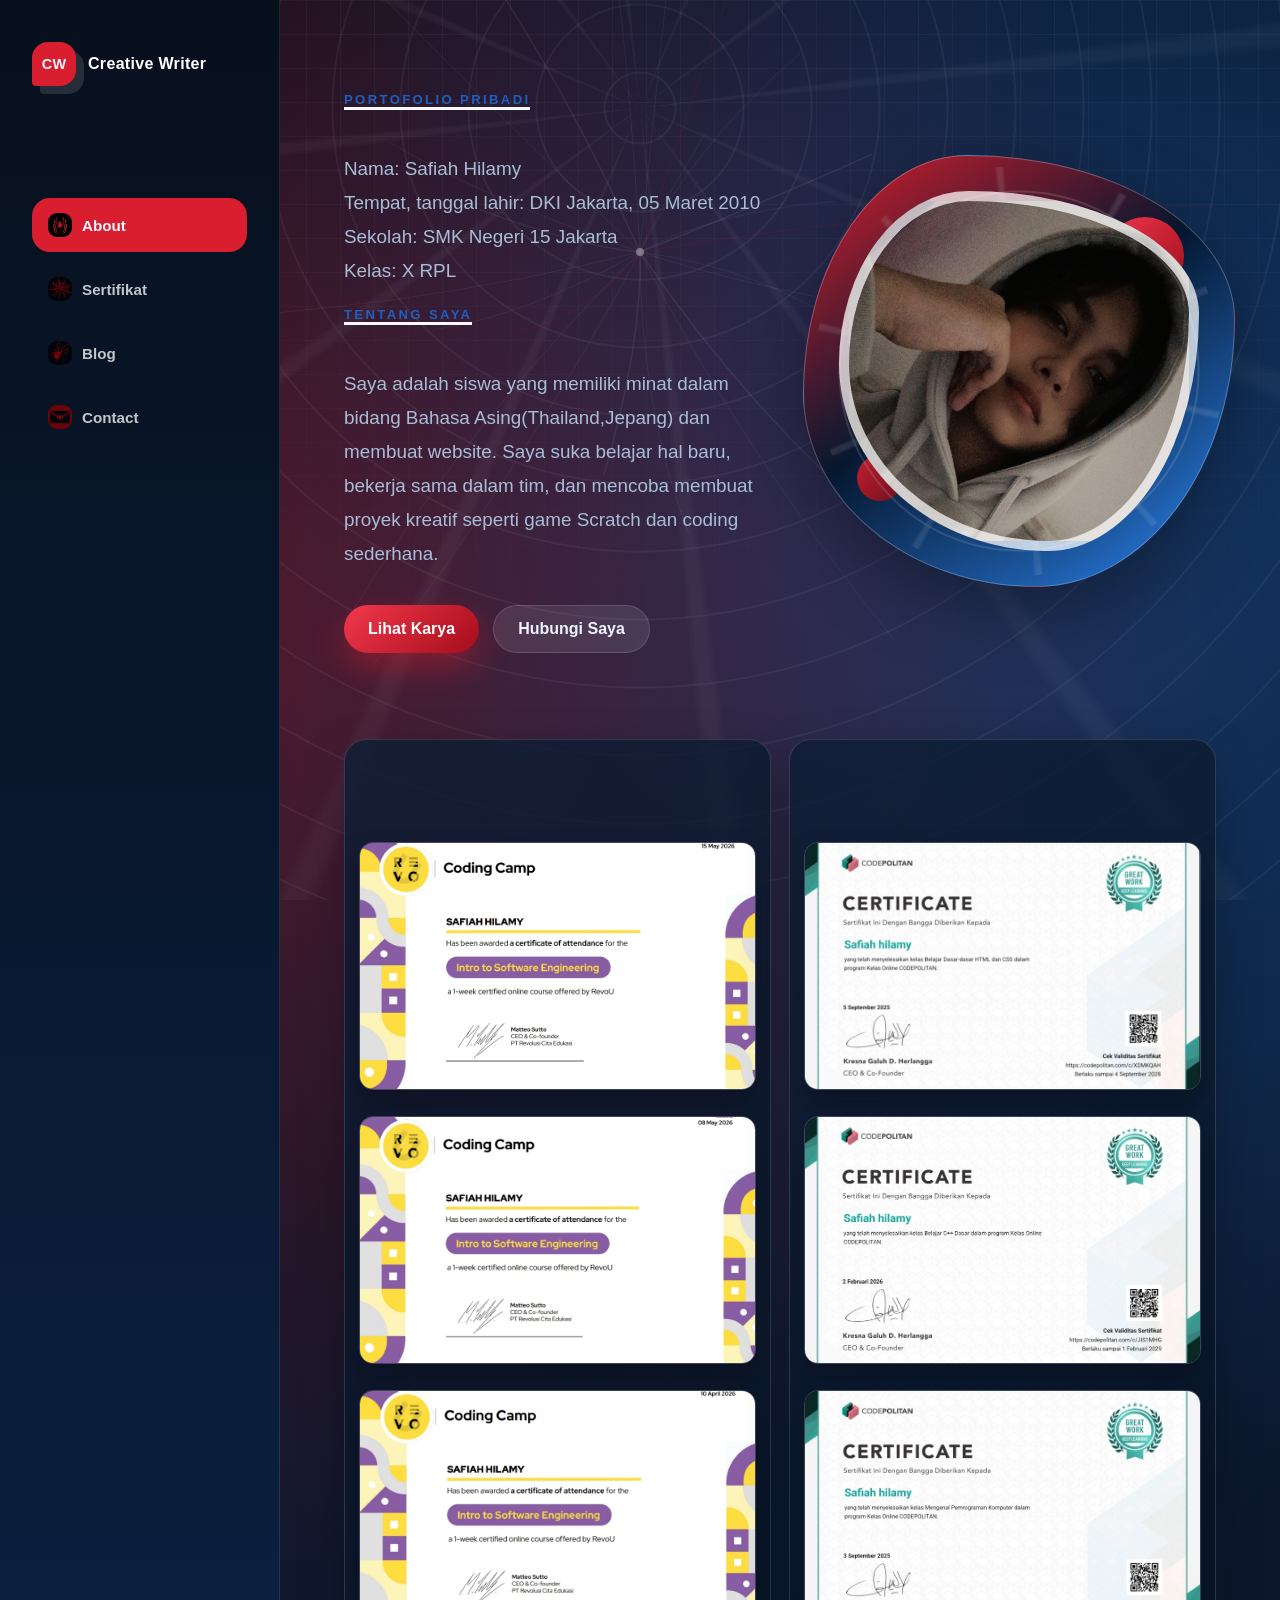
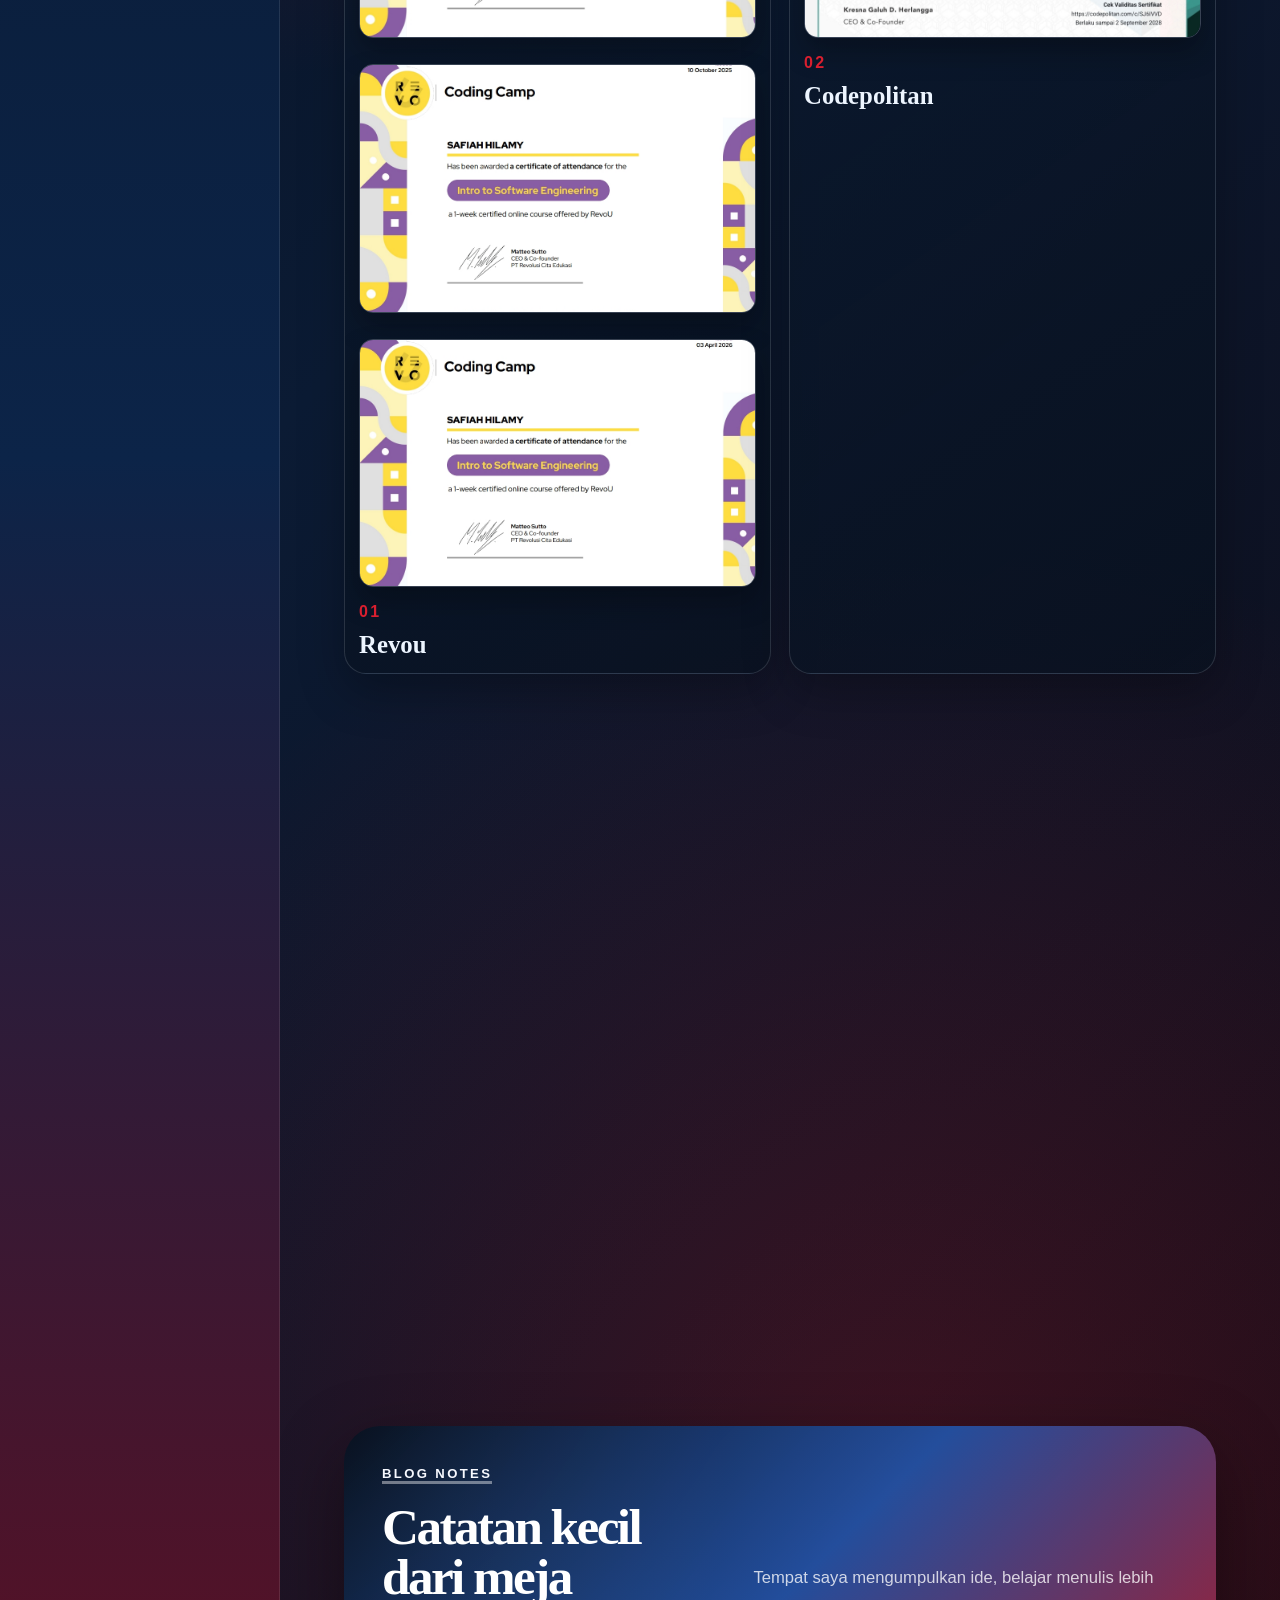
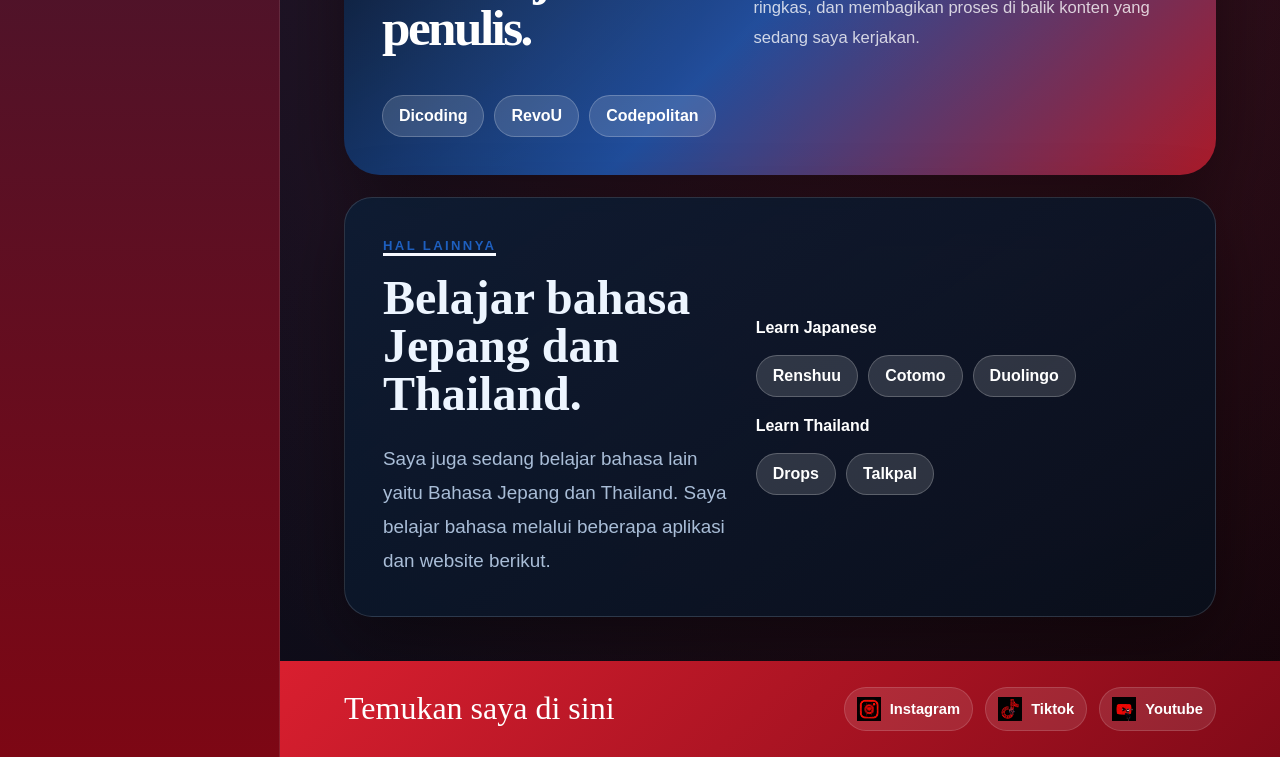
==== index.html @ 26d61259 "Rename index1.html to index.html" ====
﻿<!DOCTYPE html>
<html lang="id">
  <head>
    <meta charset="UTF-8" />
    <meta name="viewport" content="width=device-width, initial-scale=1.0" />
    <link rel="stylesheet" href="style1.css" />
    <title>Web | Portofolio</title>
  </head>
  <body>
    <div class="page-shell">
      <aside class="sidebar" aria-label="Navigasi utama">
        <a class="brand" href="#home">
          <span class="brand-mark">CW</span>
          <span>Creative Writer</span>
        </a>

        <nav>
          <ul>
            <li><a class="nav-about" href="#about">About</a></li>
            <li><a class="nav-portfolio" href="#portfolio">Sertifikat</a></li>
            <li><a class="nav-blog" href="#blog">Blog</a></li>
            <li><a class="nav-contact" href="#contact">Contact</a></li>
          </ul>
        </nav>
      </aside>

      <main class="content" id="home">
        <section class="hero" id="about">
          <div class="hero-content">
            <h2 class="eyebrow">Portofolio Pribadi</h2>
            <p class="intro">
              Nama: Safiah Hilamy <br>
              Tempat, tanggal lahir: DKI Jakarta, 05 Maret 2010 <br>
              Sekolah: SMK Negeri 15 Jakarta <br>
              Kelas: X RPL
            </p>
            <br>
            <h2 class="eyebrow">Tentang Saya</h2>
            <p class="intro">
              Saya adalah siswa yang memiliki minat dalam bidang Bahasa Asing(Thailand,Jepang) dan membuat website. Saya suka belajar hal baru, bekerja sama dalam tim, dan mencoba membuat proyek kreatif seperti game Scratch dan coding sederhana.
            </p>
            <div class="hero-actions">
              <a href="#portfolio" class="action-btn">Lihat Karya</a>
              <a href="#contact" class="ghost-btn">Hubungi Saya</a>
            </div>
          </div>

          <div class="hero-visual" aria-label="Ilustrasi penulis konten">
            <div class="orb orb-one"></div>
            <div class="orb orb-two"></div>
            <div class="hero-image" role="img" aria-label="Ilustrasi bekerja online"></div>
          </div>
        </section>

        <section class="highlights" id="portfolio" aria-label="Ringkasan portofolio">
          <article>
            <nav>
              <ul>
                <li><img class="certificate-image" src="/sertifikat/revou.jpeg"></li>
                <li><img class="certificate-image" src="/sertifikat/revou1.jpeg"></li>
                <li><img class="certificate-image" src="/sertifikat/revou2.jpeg"></li>
                <li><img class="certificate-image" src="/sertifikat/revou4.jpeg"></li>
                <li><img class="certificate-image" src="/sertifikat/revou3.jpeg"></li>
              </ul>
            </nav>
            <span>01</span>
            <h2>Revou</h2>
          </article>
          <article>
          <nav>
            <ul>
             <li><img class="certificate-image" src="/sertifikat/codepoli.jpeg" alt="Sertifikat Codepolitan" /></li>
             <li><img class="certificate-image" src="/sertifikat/codepoli1.jpeg"></li>
             <li><img class="certificate-image" src="/sertifikat/codepoli2.jpeg"></li>
            </ul>
          </nav>
            <span>02</span>
            <h2>Codepolitan</h2>
          </article>
          <article>
            <nav>
              <ul>
                <li><img class="certificate-image" src="/sertifikat/ai1.jpeg"></li>
                <li><img class="certificate-image" src="/sertifikat/ai2.jpeg"></li>
              </ul>
            </nav>
            <span>03</span>
            <h2>AI Ready Asean</h2>
          </article>
          <article>
            <nav>
              <ul>
                <li><img class="certificate-image" src="/sertifikat/dico.jpeg"></li>
                <li><img class="certificate-image" src="/sertifikat/dico1.jpeg"></li>
              </ul>
            </nav>
            <span>04</span>
            <h2>DiCoding</h2>
          </article>
        </section>

        <section class="writing-lab" id="blog" aria-label="Catatan blog">
          <div>
            <p class="eyebrow">Blog Notes</p>
            <h2>Catatan kecil dari meja penulis.</h2>
          </div>
          <p>
            Tempat saya mengumpulkan ide, belajar menulis lebih ringkas, dan membagikan proses di
            balik konten yang sedang saya kerjakan.
          </p>
          <div class="blog-links" aria-label="Link belajar coding">
            <a href="https://www.dicoding.com/" target="_blank" rel="noopener noreferrer">Dicoding</a>
            <a href="https://www.revou.co/" target="_blank" rel="noopener noreferrer">RevoU</a>
            <a href="https://www.codepolitan.com/" target="_blank" rel="noopener noreferrer">Codepolitan</a>
          </div>
        </section>

        <section class="language-lab" aria-label="Catatan belajar bahasa">
          <div class="language-copy">
            <p class="eyebrow">Hal Lainnya</p>
            <h2>Belajar bahasa Jepang dan Thailand.</h2>
            <p class="intro">
              Saya juga sedang belajar bahasa lain yaitu Bahasa Jepang dan Thailand. Saya belajar
              bahasa melalui beberapa aplikasi dan website berikut.
            </p>
          </div>
          <div class="language-groups">
            <div>
              <h3>Learn Japanese</h3>
              <div class="blog-links" aria-label="Link belajar bahasa Jepang">
                <a href="https://share.google/Dx8G3fC6E8JUVbPQT" target="_blank" rel="noopener noreferrer">Renshuu</a>
                <a href="https://share.google/6DaZtPdjOwBy0WzR6" target="_blank" rel="noopener noreferrer">Cotomo</a>
                <a href="https://share.google/vJq7ADNrXXCAt75ah" target="_blank" rel="noopener noreferrer">Duolingo</a>
              </div>
            </div>
            <div>
              <h3>Learn Thailand</h3>
              <div class="blog-links" aria-label="Link belajar bahasa Thailand">
                <a href="https://share.google/ah1CqvPQyFnm0hXsT" target="_blank" rel="noopener noreferrer">Drops</a>
                <a href="https://share.google/MjfexIcr3LDBoMgvD" target="_blank" rel="noopener noreferrer">Talkpal</a>
              </div>
            </div>
          </div>
        </section>
      </main>

      <footer class="footer" id="contact">
        <p>Temukan saya di sini</p>
        <ul>
          <li>
            <a href="https://www.instagram.com/yamira_kuro?igsh=MXVsd3hvYWJtdHNyag==" aria-label="Instagram">
              <span class="social-icon instagram-icon" aria-hidden="true"></span>
              <span>Instagram</span>
            </a>
          </li>
          <li>
            <a href="https://www.tiktok.com/@ranmouri103?_r=1&_t=ZS-96Zc86c1LwT" aria-label="TikTok">
              <span class="social-icon Tiktok-icon" aria-hidden="true"></span>
              <span>Tiktok</span>
            </a>
          </li>
          <li>
            <a href="https://youtube.com/@yamirakurohana?si=qhH0KRH4_faSLCg6" aria-label="Youtube">
              <span class="social-icon Youtube-icon" aria-hidden="true"></span>
              <span>Youtube</span>
            </a>
          </li>
        </ul>
      </footer>
    </div>
    <script src="script1.js"></script>
  </body>
</html>
---- style1.css ----
﻿:root {
  --ink: #edf5ff;
  --muted: #a9bdd7;
  --paper: #08111f;
  --card: rgba(12, 26, 46, 0.78);
  --line: rgba(237, 245, 255, 0.14);
  --sun: #f7f9ff;
  --coral: #d91f2f;
  --teal: #1e5fbf;
  --deep: #07101d;
  --electric: #2f8cff;
  --shadow: 0 24px 70px rgba(0, 0, 0, 0.38);
  --spider-red: #e51b2d;
  --spider-blue: #1267d8;
}

* {
  box-sizing: border-box;
  margin: 0;
  padding: 0;
}

html {
  scroll-behavior: smooth;
}

body {
  min-height: 100vh;
  color: var(--ink);
  font-family: "Trebuchet MS", "Gill Sans", Verdana, sans-serif;
  background:
    radial-gradient(circle at 16% 16%, rgba(217, 31, 47, 0.34), transparent 30%),
    radial-gradient(circle at 82% 12%, rgba(47, 140, 255, 0.28), transparent 28%),
    radial-gradient(circle at 70% 78%, rgba(217, 31, 47, 0.22), transparent 30%),
    linear-gradient(135deg, #050913 0%, #0b1b34 44%, #12050a 100%);
  overflow-x: hidden;
}

body::before {
  content: "";
  position: fixed;
  inset: 0;
  pointer-events: none;
  background-image: linear-gradient(rgba(237, 245, 255, 0.045) 1px, transparent 1px),
    linear-gradient(90deg, rgba(237, 245, 255, 0.045) 1px, transparent 1px);
  background-size: 34px 34px;
  mask-image: linear-gradient(to bottom, black, transparent 82%);
}

body::after {
  content: "";
  position: fixed;
  inset: 0;
  z-index: 0;
  pointer-events: none;
  opacity: 0.16;
  background:
    repeating-radial-gradient(circle at 50% 12%, transparent 0 34px, rgba(237, 245, 255, 0.35) 35px 36px, transparent 37px 68px),
    repeating-conic-gradient(from 8deg at 50% 12%, transparent 0deg 14deg, rgba(237, 245, 255, 0.26) 15deg 16deg, transparent 17deg 30deg);
  animation: web-drift 18s ease-in-out infinite alternate;
}

.web-canvas,
.scroll-progress,
.web-burst {
  position: fixed;
  pointer-events: none;
}

.web-canvas {
  inset: 0;
  z-index: 0;
  opacity: 0.48;
}

.scroll-progress {
  top: 0;
  left: 0;
  z-index: 10;
  width: 0%;
  height: 4px;
  background: linear-gradient(90deg, var(--spider-red), white, var(--spider-blue));
  box-shadow: 0 0 18px rgba(47, 140, 255, 0.7);
}

.web-burst {
  left: var(--web-x);
  top: var(--web-y);
  z-index: 4;
  width: min(48vw, 320px);
  aspect-ratio: 1;
  border-radius: 50%;
  opacity: 0;
  transform: translate(-50%, -50%) scale(0.2) rotate(var(--web-rotate));
  background:
    repeating-radial-gradient(circle, transparent 0 22px, rgba(255, 255, 255, 0.78) 23px 24px, transparent 25px 44px),
    repeating-conic-gradient(transparent 0deg 13deg, rgba(255, 255, 255, 0.84) 14deg 15deg, transparent 16deg 28deg);
  filter: drop-shadow(0 0 12px rgba(47, 140, 255, 0.65));
  animation: web-shoot 0.75s ease-out forwards;
}

.page-shell {
  position: relative;
  display: grid;
  grid-template-areas:
    "sidebar"
    "content"
    "footer";
  grid-template-columns: 1fr;
  min-height: 100vh;
  overflow: clip;
}

.sidebar {
  grid-area: sidebar;
  z-index: 3;
  display: flex;
  align-items: center;
  justify-content: space-between;
  gap: 24px;
  padding: 22px clamp(18px, 5vw, 52px);
  background: rgba(8, 17, 31, 0.74);
  border-bottom: 1px solid var(--line);
  backdrop-filter: blur(18px);
}

.brand {
  display: inline-flex;
  align-items: center;
  gap: 12px;
  color: var(--ink);
  font-weight: 800;
  letter-spacing: 0.02em;
  text-decoration: none;
  white-space: nowrap;
}

.brand-mark {
  display: grid;
  width: 44px;
  height: 44px;
  place-items: center;
  color: white;
  font-size: 0.9rem;
  background: linear-gradient(135deg, var(--coral), #810a18);
  border-radius: 16px 16px 16px 4px;
  box-shadow: 8px 8px 0 rgba(47, 140, 255, 0.45);
}

nav ul,
.footer ul {
  display: flex;
  list-style: none;
}

nav ul {
  flex-wrap: wrap;
  justify-content: flex-end;
  gap: 10px;
}

nav a {
  display: inline-flex;
  align-items: center;
  gap: 10px;
  color: var(--ink);
  font-size: 0.95rem;
  font-weight: 700;
  text-decoration: none;
  padding: 10px 14px;
  border-radius: 999px;
  transition: 0.25s ease;
}

nav a::before {
  content: "";
  width: 24px;
  height: 24px;
  flex: 0 0 auto;
  border-radius: 9px;
  background-size: cover;
  background-position: center;
  background-repeat: no-repeat;
}

.nav-about::before {
  background-image: url("/image/4503668373191910.jpg");
}

.nav-portfolio::before {
  background-image: url("/image/8373949303429983.jpg");
}

.nav-blog::before {
  background-image: url("/image/664492120067474286.jpg");
}

.nav-contact::before {
  background-image: url("/image/download\ \(13\).jpg");
}

nav a:hover {
  color: white;
  background: linear-gradient(135deg, var(--coral), #810a18);
  transform: translateY(-2px);
}

nav a.is-active {
  color: white;
  background: linear-gradient(135deg, var(--coral), #810a18);
  opacity: 1;
}

.content {
  grid-area: content;
  z-index: 2;
  width: min(1180px, 100%);
  margin: 0 auto;
  padding: clamp(42px, 7vw, 92px) clamp(18px, 5vw, 64px) 44px;
}

.hero {
  display: grid;
  grid-template-columns: 1fr;
  gap: 42px;
  align-items: center;
}

.eyebrow {
  display: inline-flex;
  width: fit-content;
  margin-bottom: 18px;
  color: var(--teal);
  font-size: 0.82rem;
  font-weight: 800;
  letter-spacing: 0.18em;
  text-transform: uppercase;
  border-bottom: 3px solid var(--sun);
}

.hero h1 {
  max-width: 780px;
  color: var(--ink);
  font-family: Georgia, "Times New Roman", serif;
  font-size: clamp(2.5rem, 7vw, 5.8rem);
  line-height: 0.92;
  letter-spacing: -0.07em;
}

.intro {
  max-width: 620px;
  margin-top: 24px;
  color: var(--muted);
  font-size: clamp(1rem, 2vw, 1.18rem);
  line-height: 1.8;
}

.hero-actions {
  display: flex;
  flex-wrap: wrap;
  gap: 14px;
  margin-top: 34px;
}

.action-btn,
.ghost-btn {
  display: inline-flex;
  align-items: center;
  justify-content: center;
  min-height: 48px;
  padding: 0 24px;
  font-weight: 800;
  text-decoration: none;
  border-radius: 999px;
  transition: 0.25s ease;
}

.action-btn {
  color: white;
  background: linear-gradient(135deg, #f2384b, #a50d1c);
  box-shadow: 0 14px 32px rgba(217, 31, 47, 0.42);
}

.ghost-btn {
  color: var(--ink);
  background: rgba(237, 245, 255, 0.1);
  border: 1px solid var(--line);
}

.action-btn:hover,
.ghost-btn:hover {
  transform: translateY(-3px);
}

.hero-visual {
  position: relative;
  display: grid;
  min-height: 360px;
  place-items: center;
  isolation: isolate;
}

.hero-visual::before {
  content: "";
  position: absolute;
  width: min(78vw, 430px);
  aspect-ratio: 1;
  background: linear-gradient(145deg, #d91f2f 0%, #06172e 46%, #2f8cff 100%);
  border: 1px solid rgba(237, 245, 255, 0.28);
  border-radius: 38% 62% 46% 54% / 55% 38% 62% 45%;
  box-shadow: var(--shadow);
  z-index: -2;
  animation: blob 9s ease-in-out infinite;
}

.hero-visual::after {
  content: "";
  position: absolute;
  width: min(74vw, 410px);
  aspect-ratio: 1;
  border-radius: 50%;
  background:
    repeating-radial-gradient(circle, transparent 0 34px, rgba(255, 255, 255, 0.45) 35px 36px, transparent 37px 72px),
    repeating-conic-gradient(transparent 0deg 17deg, rgba(255, 255, 255, 0.34) 18deg 19deg, transparent 20deg 36deg);
  opacity: 0.32;
  transform: rotate(12deg);
  z-index: -1;
  animation: web-spin 18s linear infinite;
}

.hero-image {
  width: min(72vw, 360px);
  aspect-ratio: 1;
  background-image: url("/image/me.jpeg");
  background-size: cover;
  background-position: center;
  background-repeat: no-repeat;
  border: 10px solid rgba(255, 255, 255, 0.72);
  border-radius: 36% 64% 42% 58% / 48% 34% 66% 52%;
  box-shadow: 0 28px 60px rgba(19, 52, 79, 0.22);
  overflow: hidden;
  animation: float 5s ease-in-out infinite;
}

.orb {
  position: absolute;
  border-radius: 999px;
  z-index: -1;
}

.orb-one {
  width: 78px;
  height: 78px;
  right: 8%;
  top: 7%;
  background: linear-gradient(135deg, #f2384b, #a50d1c);
}

.orb-two {
  width: 46px;
  height: 46px;
  left: 9%;
  bottom: 14%;
  background: linear-gradient(135deg, var(--coral), #810a18);
}

.highlights {
  display: grid;
  grid-template-columns: repeat(2, 1fr);
  gap: 18px;
  margin-top: clamp(46px, 8vw, 86px);
}

.highlights article {
  position: relative;
  min-height: 280px;
  padding: 14px;
  overflow: hidden;
  background: linear-gradient(145deg, rgba(13, 29, 52, 0.82), rgba(8, 17, 31, 0.72));
  border: 1px solid rgba(237, 245, 255, 0.14);
  border-radius: 22px;
  box-shadow: 0 18px 46px rgba(0, 0, 0, 0.28);
  transform-style: preserve-3d;
  will-change: transform;
}

.highlights article::after,
.language-lab::after {
  content: "";
  position: absolute;
  inset: -45% -20%;
  pointer-events: none;
  background: linear-gradient(115deg, transparent 35%, rgba(255, 255, 255, 0.2), transparent 65%);
  opacity: 0;
  transform: translateX(-35%) rotate(10deg);
  transition: opacity 0.25s ease, transform 0.45s ease;
}

.highlights article:hover::after,
.language-lab:hover::after {
  opacity: 1;
  transform: translateX(35%) rotate(10deg);
}

.hero,
.highlights article,
.writing-lab,
.language-lab {
  opacity: 0;
  transform: translateY(24px);
  transition: opacity 0.55s ease, transform 0.55s ease;
}

.hero.is-visible,
.highlights article.is-visible,
.writing-lab.is-visible,
.language-lab.is-visible {
  opacity: 1;
  transform: translateY(0);
}

.highlights article.is-clickable {
  cursor: pointer;
}

.highlights article.is-clickable:hover {
  border-color: rgba(247, 249, 255, 0.36);
  transform: perspective(900px) rotateX(var(--tilt-y, 0deg)) rotateY(var(--tilt-x, 0deg)) translateY(-6px);
}

.certificate-image {
  display: block;
  width: 100%;
  aspect-ratio: 16 / 10;
  object-fit: cover;
  margin-bottom: 16px;
  border: 1px solid rgba(237, 245, 255, 0.2);
  border-radius: 14px;
  background-size: cover;
  background-position: center;
  background-repeat: no-repeat;
  box-shadow: 0 14px 28px rgba(0, 0, 0, 0.28);
}

.highlights span {
  color: var(--coral);
  font-weight: 900;
  letter-spacing: 0.14em;
}

.highlights h2 {
  margin-top: 10px;
  color: var(--ink);
  font-family: Georgia, "Times New Roman", serif;
  font-size: 1.55rem;
}

.highlights p {
  margin-top: 12px;
  color: var(--muted);
  line-height: 1.65;
}

.writing-lab {
  position: relative;
  display: grid;
  grid-template-columns: 0.9fr minmax(0, 1.1fr);
  gap: 24px;
  align-items: end;
  margin-top: 22px;
  padding: clamp(24px, 4vw, 38px);
  color: white;
  background:
    linear-gradient(135deg, rgba(7, 16, 29, 0.96), rgba(30, 95, 191, 0.78), rgba(217, 31, 47, 0.74)),
    radial-gradient(circle at 12% 20%, rgba(247, 249, 255, 0.24), transparent 34%);
  border-radius: 36px;
  box-shadow: var(--shadow);
  overflow: hidden;
}

.writing-lab .eyebrow {
  color: var(--sun);
  border-color: rgba(255, 255, 255, 0.42);
}

.writing-lab h2 {
  max-width: 420px;
  font-family: Georgia, "Times New Roman", serif;
  font-size: clamp(2rem, 4vw, 3.4rem);
  line-height: 0.98;
  letter-spacing: -0.05em;
}

.writing-lab > p {
  color: rgba(255, 255, 255, 0.78);
  font-size: 1.04rem;
  line-height: 1.8;
}

.blog-links {
  display: flex;
  flex-wrap: wrap;
  gap: 10px;
  margin-top: 18px;
}

.writing-lab > .blog-links {
  grid-column: 1 / -1;
}

.blog-links a {
  display: inline-flex;
  align-items: center;
  justify-content: center;
  min-height: 42px;
  padding: 0 16px;
  color: white;
  font-weight: 800;
  text-decoration: none;
  background: rgba(255, 255, 255, 0.14);
  border: 1px solid rgba(255, 255, 255, 0.22);
  border-radius: 999px;
  transition: 0.25s ease;
}

.blog-links a:hover {
  background: rgba(255, 255, 255, 0.24);
  transform: translateY(-2px);
}

.blog-links a.is-tapped {
  animation: web-pop 0.32s ease;
}

.language-lab {
  position: relative;
  display: grid;
  grid-template-columns: minmax(0, 0.9fr) minmax(0, 1.1fr);
  gap: 28px;
  align-items: center;
  margin-top: 22px;
  padding: clamp(24px, 4vw, 38px);
  background: linear-gradient(145deg, rgba(13, 29, 52, 0.9), rgba(7, 16, 29, 0.82));
  border: 1px solid rgba(237, 245, 255, 0.14);
  border-radius: 28px;
  box-shadow: var(--shadow);
  overflow: hidden;
}

.language-lab h2 {
  max-width: 520px;
  font-family: Georgia, "Times New Roman", serif;
  font-size: clamp(1.8rem, 4vw, 3rem);
  line-height: 1;
}

.language-groups {
  display: grid;
  gap: 20px;
}

.language-groups h3 {
  color: white;
  font-size: 1rem;
}

.footer {
  grid-area: footer;
  z-index: 2;
  display: flex;
  align-items: center;
  justify-content: space-between;
  gap: 28px;
  padding: 26px clamp(18px, 5vw, 64px);
  background: linear-gradient(135deg, var(--coral), #810a18);
  color: white;
}

.footer p {
  font-family: Georgia, "Times New Roman", serif;
  font-size: clamp(1.3rem, 3vw, 2rem);
}

.footer ul {
  flex-wrap: wrap;
  justify-content: flex-end;
  gap: 12px;
}

.footer a {
  display: inline-flex;
  align-items: center;
  gap: 9px;
  color: white;
  font-size: 0.92rem;
  font-weight: 700;
  text-decoration: none;
  padding: 9px 12px;
  background: rgba(255, 255, 255, 0.1);
  border: 1px solid rgba(255, 255, 255, 0.14);
  border-radius: 999px;
  transition: 0.25s ease;
}

.footer a:hover {
  background: rgba(255, 255, 255, 0.2);
  transform: translateY(-2px);
}

.social-icon {
  width: 24px;
  height: 24px;
  flex: 0 0 auto;
  background-size: contain;
  background-position: center;
  background-repeat: no-repeat;
}

.instagram-icon {
  background-image: url("/image/Instagram.jpg");
}

.Tiktok-icon {
  background-image: url("/image/TikTok.jpg");
}

.Youtube-icon {
  background-image: url("/image/Youtube.jpg");
}

@keyframes float {
  0%,
  100% {
    transform: translateY(0);
  }

  50% {
    transform: translateY(-16px);
  }
}

@keyframes blob {
  0%,
  100% {
    border-radius: 38% 62% 46% 54% / 55% 38% 62% 45%;
  }

  50% {
    border-radius: 58% 42% 61% 39% / 42% 58% 42% 58%;
  }
}

@keyframes web-spin {
  to {
    transform: rotate(372deg);
  }
}

@keyframes web-drift {
  0% {
    background-position: 0 0, 0 0;
    transform: scale(1);
  }

  100% {
    background-position: 34px 24px, 18px 28px;
    transform: scale(1.04);
  }
}

@keyframes web-shoot {
  0% {
    opacity: 0;
    transform: translate(-50%, -50%) scale(0.12) rotate(var(--web-rotate));
  }

  18% {
    opacity: 0.92;
  }

  100% {
    opacity: 0;
    transform: translate(-50%, -50%) scale(1.08) rotate(calc(var(--web-rotate) + 18deg));
  }
}

@keyframes web-pop {
  0%,
  100% {
    transform: translateY(-2px) scale(1);
  }

  50% {
    transform: translateY(-2px) scale(1.08);
  }
}

@media (min-width: 980px) {
  .page-shell {
    grid-template-areas:
      "sidebar content"
      "sidebar footer";
    grid-template-columns: 280px 1fr;
  }

  .sidebar {
    position: sticky;
    top: 0;
    min-height: 100vh;
    flex-direction: column;
    align-items: flex-start;
    justify-content: flex-start;
    padding: 42px 32px;
    background: linear-gradient(180deg, #07101d 0%, #0c2448 52%, #7d0714 100%);
    border-right: 1px solid rgba(255, 255, 255, 0.1);
    border-bottom: 0;
  }

  .brand,
  nav a {
    color: white;
  }

  .brand-mark {
    color: var(--ink);
    background: var(--coral);
    box-shadow: 8px 8px 0 rgba(255, 255, 255, 0.12);
  }

  nav {
    width: 100%;
    margin-top: 88px;
  }

  nav ul {
    flex-direction: column;
    align-items: stretch;
  }

  nav a {
    width: 100%;
    padding: 15px 16px;
    border-radius: 18px;
    opacity: 0.76;
  }

  nav a:hover {
    color: var(--ink);
    background: var(--coral);
    opacity: 1;
  }

  nav a.is-active {
    color: var(--ink);
    background: var(--coral);
  }

  .hero {
    grid-template-columns: minmax(0, 1.05fr) minmax(330px, 0.95fr);
  }
}

@media (max-width: 760px) {
  .sidebar,
  .footer {
    align-items: flex-start;
    flex-direction: column;
  }

  nav ul,
  .footer ul {
    justify-content: flex-start;
  }

  .highlights,
  .writing-lab,
  .language-lab {
    grid-template-columns: 1fr;
  }

  .content {
    padding-top: 30px;
  }

  .hero {
    gap: 26px;
  }

  .hero-visual {
    min-height: 280px;
  }

  .highlights {
    gap: 14px;
  }

  .blog-links a {
    flex: 1 1 130px;
  }

  .floating-card {
    right: auto;
    left: 50%;
    transform: translateX(-50%);
  }
}

@media (max-width: 520px) {
  .sidebar {
    gap: 16px;
    padding: 16px;
  }

  .brand {
    font-size: 0.92rem;
  }

  .brand-mark {
    width: 38px;
    height: 38px;
  }

  nav a {
    padding: 9px 11px;
    font-size: 0.85rem;
  }

  nav a::before {
    width: 20px;
    height: 20px;
  }

  .intro {
    font-size: 0.98rem;
  }

  .hero-actions a,
  .blog-links a,
  .footer a {
    width: 100%;
  }

  .highlights {
    grid-template-columns: 1fr;
  }

  .writing-lab,
  .language-lab {
    border-radius: 22px;
  }
}

@media (prefers-reduced-motion: reduce) {
  *,
  *::before,
  *::after {
    scroll-behavior: auto !important;
    animation-duration: 0.01ms !important;
    animation-iteration-count: 1 !important;
    transition-duration: 0.01ms !important;
  }

  .web-canvas {
    display: none;
  }
}
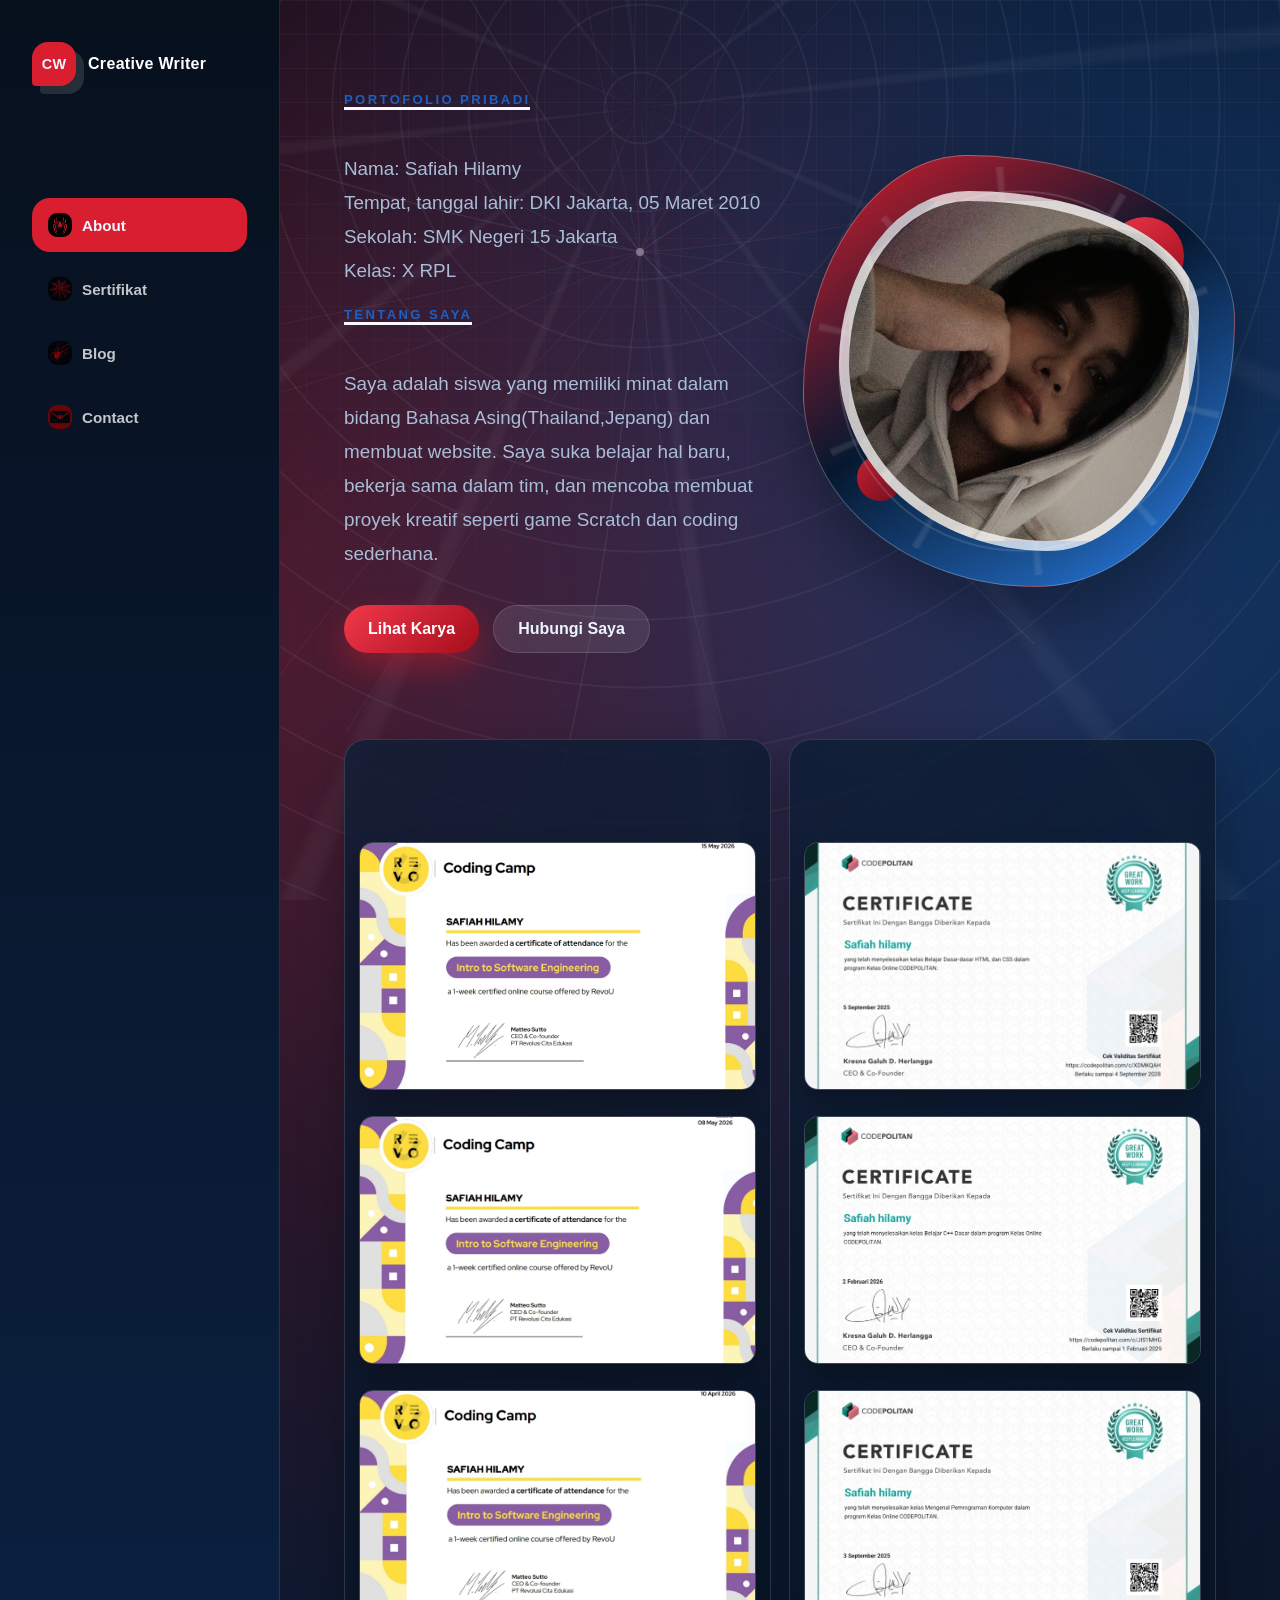
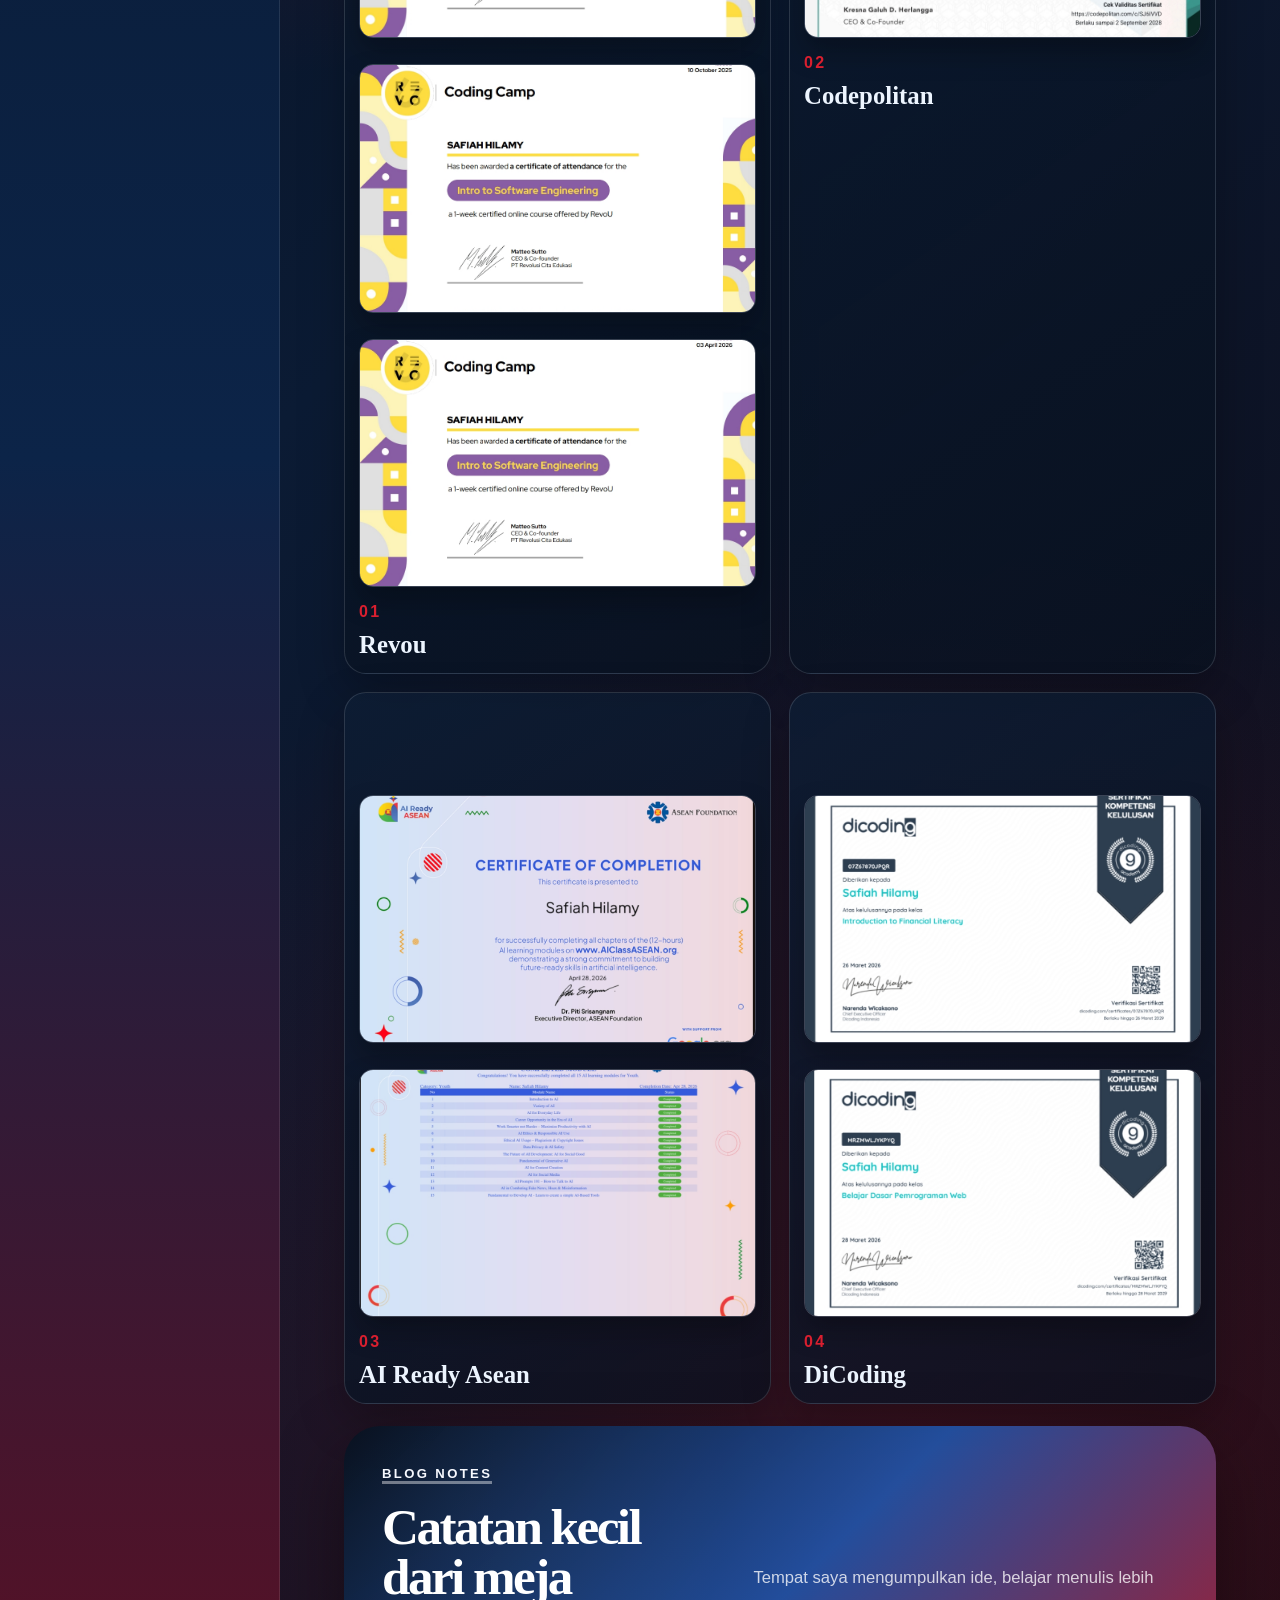
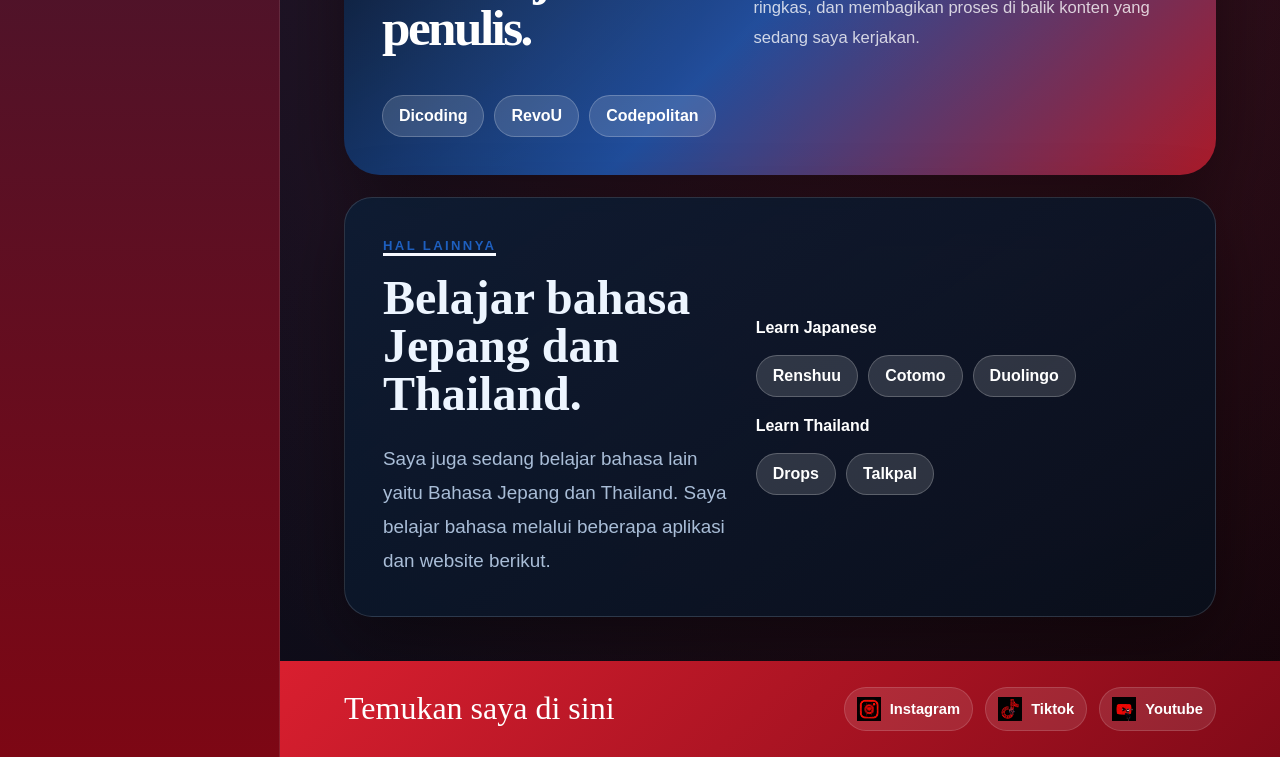
==== commit 10d1b642: "Update stylesheet and script file references" ====
--- a/index.html
+++ b/index.html
@@ -3,7 +3,7 @@
   <head>
     <meta charset="UTF-8" />
     <meta name="viewport" content="width=device-width, initial-scale=1.0" />
-    <link rel="stylesheet" href="style1.css" />
+    <link rel="stylesheet" href="style.css" />
     <title>Web | Portofolio</title>
   </head>
   <body>
@@ -168,6 +168,6 @@
         </ul>
       </footer>
     </div>
-    <script src="script1.js"></script>
+    <script src="script.js"></script>
   </body>
 </html>
--- a/style.css
+++ b/style.css
@@ -0,0 +1,866 @@
+﻿:root {
+  --ink: #edf5ff;
+  --muted: #a9bdd7;
+  --paper: #08111f;
+  --card: rgba(12, 26, 46, 0.78);
+  --line: rgba(237, 245, 255, 0.14);
+  --sun: #f7f9ff;
+  --coral: #d91f2f;
+  --teal: #1e5fbf;
+  --deep: #07101d;
+  --electric: #2f8cff;
+  --shadow: 0 24px 70px rgba(0, 0, 0, 0.38);
+  --spider-red: #e51b2d;
+  --spider-blue: #1267d8;
+}
+
+* {
+  box-sizing: border-box;
+  margin: 0;
+  padding: 0;
+}
+
+html {
+  scroll-behavior: smooth;
+}
+
+body {
+  min-height: 100vh;
+  color: var(--ink);
+  font-family: "Trebuchet MS", "Gill Sans", Verdana, sans-serif;
+  background:
+    radial-gradient(circle at 16% 16%, rgba(217, 31, 47, 0.34), transparent 30%),
+    radial-gradient(circle at 82% 12%, rgba(47, 140, 255, 0.28), transparent 28%),
+    radial-gradient(circle at 70% 78%, rgba(217, 31, 47, 0.22), transparent 30%),
+    linear-gradient(135deg, #050913 0%, #0b1b34 44%, #12050a 100%);
+  overflow-x: hidden;
+}
+
+body::before {
+  content: "";
+  position: fixed;
+  inset: 0;
+  pointer-events: none;
+  background-image: linear-gradient(rgba(237, 245, 255, 0.045) 1px, transparent 1px),
+    linear-gradient(90deg, rgba(237, 245, 255, 0.045) 1px, transparent 1px);
+  background-size: 34px 34px;
+  mask-image: linear-gradient(to bottom, black, transparent 82%);
+}
+
+body::after {
+  content: "";
+  position: fixed;
+  inset: 0;
+  z-index: 0;
+  pointer-events: none;
+  opacity: 0.16;
+  background:
+    repeating-radial-gradient(circle at 50% 12%, transparent 0 34px, rgba(237, 245, 255, 0.35) 35px 36px, transparent 37px 68px),
+    repeating-conic-gradient(from 8deg at 50% 12%, transparent 0deg 14deg, rgba(237, 245, 255, 0.26) 15deg 16deg, transparent 17deg 30deg);
+  animation: web-drift 18s ease-in-out infinite alternate;
+}
+
+.web-canvas,
+.scroll-progress,
+.web-burst {
+  position: fixed;
+  pointer-events: none;
+}
+
+.web-canvas {
+  inset: 0;
+  z-index: 0;
+  opacity: 0.48;
+}
+
+.scroll-progress {
+  top: 0;
+  left: 0;
+  z-index: 10;
+  width: 0%;
+  height: 4px;
+  background: linear-gradient(90deg, var(--spider-red), white, var(--spider-blue));
+  box-shadow: 0 0 18px rgba(47, 140, 255, 0.7);
+}
+
+.web-burst {
+  left: var(--web-x);
+  top: var(--web-y);
+  z-index: 4;
+  width: min(48vw, 320px);
+  aspect-ratio: 1;
+  border-radius: 50%;
+  opacity: 0;
+  transform: translate(-50%, -50%) scale(0.2) rotate(var(--web-rotate));
+  background:
+    repeating-radial-gradient(circle, transparent 0 22px, rgba(255, 255, 255, 0.78) 23px 24px, transparent 25px 44px),
+    repeating-conic-gradient(transparent 0deg 13deg, rgba(255, 255, 255, 0.84) 14deg 15deg, transparent 16deg 28deg);
+  filter: drop-shadow(0 0 12px rgba(47, 140, 255, 0.65));
+  animation: web-shoot 0.75s ease-out forwards;
+}
+
+.page-shell {
+  position: relative;
+  display: grid;
+  grid-template-areas:
+    "sidebar"
+    "content"
+    "footer";
+  grid-template-columns: 1fr;
+  min-height: 100vh;
+  overflow: clip;
+}
+
+.sidebar {
+  grid-area: sidebar;
+  z-index: 3;
+  display: flex;
+  align-items: center;
+  justify-content: space-between;
+  gap: 24px;
+  padding: 22px clamp(18px, 5vw, 52px);
+  background: rgba(8, 17, 31, 0.74);
+  border-bottom: 1px solid var(--line);
+  backdrop-filter: blur(18px);
+}
+
+.brand {
+  display: inline-flex;
+  align-items: center;
+  gap: 12px;
+  color: var(--ink);
+  font-weight: 800;
+  letter-spacing: 0.02em;
+  text-decoration: none;
+  white-space: nowrap;
+}
+
+.brand-mark {
+  display: grid;
+  width: 44px;
+  height: 44px;
+  place-items: center;
+  color: white;
+  font-size: 0.9rem;
+  background: linear-gradient(135deg, var(--coral), #810a18);
+  border-radius: 16px 16px 16px 4px;
+  box-shadow: 8px 8px 0 rgba(47, 140, 255, 0.45);
+}
+
+nav ul,
+.footer ul {
+  display: flex;
+  list-style: none;
+}
+
+nav ul {
+  flex-wrap: wrap;
+  justify-content: flex-end;
+  gap: 10px;
+}
+
+nav a {
+  display: inline-flex;
+  align-items: center;
+  gap: 10px;
+  color: var(--ink);
+  font-size: 0.95rem;
+  font-weight: 700;
+  text-decoration: none;
+  padding: 10px 14px;
+  border-radius: 999px;
+  transition: 0.25s ease;
+}
+
+nav a::before {
+  content: "";
+  width: 24px;
+  height: 24px;
+  flex: 0 0 auto;
+  border-radius: 9px;
+  background-size: cover;
+  background-position: center;
+  background-repeat: no-repeat;
+}
+
+.nav-about::before {
+  background-image: url("/image/4503668373191910.jpg");
+}
+
+.nav-portfolio::before {
+  background-image: url("/image/8373949303429983.jpg");
+}
+
+.nav-blog::before {
+  background-image: url("/image/664492120067474286.jpg");
+}
+
+.nav-contact::before {
+  background-image: url("/image/download\ \(13\).jpg");
+}
+
+nav a:hover {
+  color: white;
+  background: linear-gradient(135deg, var(--coral), #810a18);
+  transform: translateY(-2px);
+}
+
+nav a.is-active {
+  color: white;
+  background: linear-gradient(135deg, var(--coral), #810a18);
+  opacity: 1;
+}
+
+.content {
+  grid-area: content;
+  z-index: 2;
+  width: min(1180px, 100%);
+  margin: 0 auto;
+  padding: clamp(42px, 7vw, 92px) clamp(18px, 5vw, 64px) 44px;
+}
+
+.hero {
+  display: grid;
+  grid-template-columns: 1fr;
+  gap: 42px;
+  align-items: center;
+}
+
+.eyebrow {
+  display: inline-flex;
+  width: fit-content;
+  margin-bottom: 18px;
+  color: var(--teal);
+  font-size: 0.82rem;
+  font-weight: 800;
+  letter-spacing: 0.18em;
+  text-transform: uppercase;
+  border-bottom: 3px solid var(--sun);
+}
+
+.hero h1 {
+  max-width: 780px;
+  color: var(--ink);
+  font-family: Georgia, "Times New Roman", serif;
+  font-size: clamp(2.5rem, 7vw, 5.8rem);
+  line-height: 0.92;
+  letter-spacing: -0.07em;
+}
+
+.intro {
+  max-width: 620px;
+  margin-top: 24px;
+  color: var(--muted);
+  font-size: clamp(1rem, 2vw, 1.18rem);
+  line-height: 1.8;
+}
+
+.hero-actions {
+  display: flex;
+  flex-wrap: wrap;
+  gap: 14px;
+  margin-top: 34px;
+}
+
+.action-btn,
+.ghost-btn {
+  display: inline-flex;
+  align-items: center;
+  justify-content: center;
+  min-height: 48px;
+  padding: 0 24px;
+  font-weight: 800;
+  text-decoration: none;
+  border-radius: 999px;
+  transition: 0.25s ease;
+}
+
+.action-btn {
+  color: white;
+  background: linear-gradient(135deg, #f2384b, #a50d1c);
+  box-shadow: 0 14px 32px rgba(217, 31, 47, 0.42);
+}
+
+.ghost-btn {
+  color: var(--ink);
+  background: rgba(237, 245, 255, 0.1);
+  border: 1px solid var(--line);
+}
+
+.action-btn:hover,
+.ghost-btn:hover {
+  transform: translateY(-3px);
+}
+
+.hero-visual {
+  position: relative;
+  display: grid;
+  min-height: 360px;
+  place-items: center;
+  isolation: isolate;
+}
+
+.hero-visual::before {
+  content: "";
+  position: absolute;
+  width: min(78vw, 430px);
+  aspect-ratio: 1;
+  background: linear-gradient(145deg, #d91f2f 0%, #06172e 46%, #2f8cff 100%);
+  border: 1px solid rgba(237, 245, 255, 0.28);
+  border-radius: 38% 62% 46% 54% / 55% 38% 62% 45%;
+  box-shadow: var(--shadow);
+  z-index: -2;
+  animation: blob 9s ease-in-out infinite;
+}
+
+.hero-visual::after {
+  content: "";
+  position: absolute;
+  width: min(74vw, 410px);
+  aspect-ratio: 1;
+  border-radius: 50%;
+  background:
+    repeating-radial-gradient(circle, transparent 0 34px, rgba(255, 255, 255, 0.45) 35px 36px, transparent 37px 72px),
+    repeating-conic-gradient(transparent 0deg 17deg, rgba(255, 255, 255, 0.34) 18deg 19deg, transparent 20deg 36deg);
+  opacity: 0.32;
+  transform: rotate(12deg);
+  z-index: -1;
+  animation: web-spin 18s linear infinite;
+}
+
+.hero-image {
+  width: min(72vw, 360px);
+  aspect-ratio: 1;
+  background-image: url("/image/me.jpeg");
+  background-size: cover;
+  background-position: center;
+  background-repeat: no-repeat;
+  border: 10px solid rgba(255, 255, 255, 0.72);
+  border-radius: 36% 64% 42% 58% / 48% 34% 66% 52%;
+  box-shadow: 0 28px 60px rgba(19, 52, 79, 0.22);
+  overflow: hidden;
+  animation: float 5s ease-in-out infinite;
+}
+
+.orb {
+  position: absolute;
+  border-radius: 999px;
+  z-index: -1;
+}
+
+.orb-one {
+  width: 78px;
+  height: 78px;
+  right: 8%;
+  top: 7%;
+  background: linear-gradient(135deg, #f2384b, #a50d1c);
+}
+
+.orb-two {
+  width: 46px;
+  height: 46px;
+  left: 9%;
+  bottom: 14%;
+  background: linear-gradient(135deg, var(--coral), #810a18);
+}
+
+.highlights {
+  display: grid;
+  grid-template-columns: repeat(2, 1fr);
+  gap: 18px;
+  margin-top: clamp(46px, 8vw, 86px);
+}
+
+.highlights article {
+  position: relative;
+  min-height: 280px;
+  padding: 14px;
+  overflow: hidden;
+  background: linear-gradient(145deg, rgba(13, 29, 52, 0.82), rgba(8, 17, 31, 0.72));
+  border: 1px solid rgba(237, 245, 255, 0.14);
+  border-radius: 22px;
+  box-shadow: 0 18px 46px rgba(0, 0, 0, 0.28);
+  transform-style: preserve-3d;
+  will-change: transform;
+}
+
+.highlights article::after,
+.language-lab::after {
+  content: "";
+  position: absolute;
+  inset: -45% -20%;
+  pointer-events: none;
+  background: linear-gradient(115deg, transparent 35%, rgba(255, 255, 255, 0.2), transparent 65%);
+  opacity: 0;
+  transform: translateX(-35%) rotate(10deg);
+  transition: opacity 0.25s ease, transform 0.45s ease;
+}
+
+.highlights article:hover::after,
+.language-lab:hover::after {
+  opacity: 1;
+  transform: translateX(35%) rotate(10deg);
+}
+
+.hero,
+.highlights article,
+.writing-lab,
+.language-lab {
+  opacity: 0;
+  transform: translateY(24px);
+  transition: opacity 0.55s ease, transform 0.55s ease;
+}
+
+.hero.is-visible,
+.highlights article.is-visible,
+.writing-lab.is-visible,
+.language-lab.is-visible {
+  opacity: 1;
+  transform: translateY(0);
+}
+
+.highlights article.is-clickable {
+  cursor: pointer;
+}
+
+.highlights article.is-clickable:hover {
+  border-color: rgba(247, 249, 255, 0.36);
+  transform: perspective(900px) rotateX(var(--tilt-y, 0deg)) rotateY(var(--tilt-x, 0deg)) translateY(-6px);
+}
+
+.certificate-image {
+  display: block;
+  width: 100%;
+  aspect-ratio: 16 / 10;
+  object-fit: cover;
+  margin-bottom: 16px;
+  border: 1px solid rgba(237, 245, 255, 0.2);
+  border-radius: 14px;
+  background-size: cover;
+  background-position: center;
+  background-repeat: no-repeat;
+  box-shadow: 0 14px 28px rgba(0, 0, 0, 0.28);
+}
+
+.highlights span {
+  color: var(--coral);
+  font-weight: 900;
+  letter-spacing: 0.14em;
+}
+
+.highlights h2 {
+  margin-top: 10px;
+  color: var(--ink);
+  font-family: Georgia, "Times New Roman", serif;
+  font-size: 1.55rem;
+}
+
+.highlights p {
+  margin-top: 12px;
+  color: var(--muted);
+  line-height: 1.65;
+}
+
+.writing-lab {
+  position: relative;
+  display: grid;
+  grid-template-columns: 0.9fr minmax(0, 1.1fr);
+  gap: 24px;
+  align-items: end;
+  margin-top: 22px;
+  padding: clamp(24px, 4vw, 38px);
+  color: white;
+  background:
+    linear-gradient(135deg, rgba(7, 16, 29, 0.96), rgba(30, 95, 191, 0.78), rgba(217, 31, 47, 0.74)),
+    radial-gradient(circle at 12% 20%, rgba(247, 249, 255, 0.24), transparent 34%);
+  border-radius: 36px;
+  box-shadow: var(--shadow);
+  overflow: hidden;
+}
+
+.writing-lab .eyebrow {
+  color: var(--sun);
+  border-color: rgba(255, 255, 255, 0.42);
+}
+
+.writing-lab h2 {
+  max-width: 420px;
+  font-family: Georgia, "Times New Roman", serif;
+  font-size: clamp(2rem, 4vw, 3.4rem);
+  line-height: 0.98;
+  letter-spacing: -0.05em;
+}
+
+.writing-lab > p {
+  color: rgba(255, 255, 255, 0.78);
+  font-size: 1.04rem;
+  line-height: 1.8;
+}
+
+.blog-links {
+  display: flex;
+  flex-wrap: wrap;
+  gap: 10px;
+  margin-top: 18px;
+}
+
+.writing-lab > .blog-links {
+  grid-column: 1 / -1;
+}
+
+.blog-links a {
+  display: inline-flex;
+  align-items: center;
+  justify-content: center;
+  min-height: 42px;
+  padding: 0 16px;
+  color: white;
+  font-weight: 800;
+  text-decoration: none;
+  background: rgba(255, 255, 255, 0.14);
+  border: 1px solid rgba(255, 255, 255, 0.22);
+  border-radius: 999px;
+  transition: 0.25s ease;
+}
+
+.blog-links a:hover {
+  background: rgba(255, 255, 255, 0.24);
+  transform: translateY(-2px);
+}
+
+.blog-links a.is-tapped {
+  animation: web-pop 0.32s ease;
+}
+
+.language-lab {
+  position: relative;
+  display: grid;
+  grid-template-columns: minmax(0, 0.9fr) minmax(0, 1.1fr);
+  gap: 28px;
+  align-items: center;
+  margin-top: 22px;
+  padding: clamp(24px, 4vw, 38px);
+  background: linear-gradient(145deg, rgba(13, 29, 52, 0.9), rgba(7, 16, 29, 0.82));
+  border: 1px solid rgba(237, 245, 255, 0.14);
+  border-radius: 28px;
+  box-shadow: var(--shadow);
+  overflow: hidden;
+}
+
+.language-lab h2 {
+  max-width: 520px;
+  font-family: Georgia, "Times New Roman", serif;
+  font-size: clamp(1.8rem, 4vw, 3rem);
+  line-height: 1;
+}
+
+.language-groups {
+  display: grid;
+  gap: 20px;
+}
+
+.language-groups h3 {
+  color: white;
+  font-size: 1rem;
+}
+
+.footer {
+  grid-area: footer;
+  z-index: 2;
+  display: flex;
+  align-items: center;
+  justify-content: space-between;
+  gap: 28px;
+  padding: 26px clamp(18px, 5vw, 64px);
+  background: linear-gradient(135deg, var(--coral), #810a18);
+  color: white;
+}
+
+.footer p {
+  font-family: Georgia, "Times New Roman", serif;
+  font-size: clamp(1.3rem, 3vw, 2rem);
+}
+
+.footer ul {
+  flex-wrap: wrap;
+  justify-content: flex-end;
+  gap: 12px;
+}
+
+.footer a {
+  display: inline-flex;
+  align-items: center;
+  gap: 9px;
+  color: white;
+  font-size: 0.92rem;
+  font-weight: 700;
+  text-decoration: none;
+  padding: 9px 12px;
+  background: rgba(255, 255, 255, 0.1);
+  border: 1px solid rgba(255, 255, 255, 0.14);
+  border-radius: 999px;
+  transition: 0.25s ease;
+}
+
+.footer a:hover {
+  background: rgba(255, 255, 255, 0.2);
+  transform: translateY(-2px);
+}
+
+.social-icon {
+  width: 24px;
+  height: 24px;
+  flex: 0 0 auto;
+  background-size: contain;
+  background-position: center;
+  background-repeat: no-repeat;
+}
+
+.instagram-icon {
+  background-image: url("/image/Instagram.jpg");
+}
+
+.Tiktok-icon {
+  background-image: url("/image/TikTok.jpg");
+}
+
+.Youtube-icon {
+  background-image: url("/image/Youtube.jpg");
+}
+
+@keyframes float {
+  0%,
+  100% {
+    transform: translateY(0);
+  }
+
+  50% {
+    transform: translateY(-16px);
+  }
+}
+
+@keyframes blob {
+  0%,
+  100% {
+    border-radius: 38% 62% 46% 54% / 55% 38% 62% 45%;
+  }
+
+  50% {
+    border-radius: 58% 42% 61% 39% / 42% 58% 42% 58%;
+  }
+}
+
+@keyframes web-spin {
+  to {
+    transform: rotate(372deg);
+  }
+}
+
+@keyframes web-drift {
+  0% {
+    background-position: 0 0, 0 0;
+    transform: scale(1);
+  }
+
+  100% {
+    background-position: 34px 24px, 18px 28px;
+    transform: scale(1.04);
+  }
+}
+
+@keyframes web-shoot {
+  0% {
+    opacity: 0;
+    transform: translate(-50%, -50%) scale(0.12) rotate(var(--web-rotate));
+  }
+
+  18% {
+    opacity: 0.92;
+  }
+
+  100% {
+    opacity: 0;
+    transform: translate(-50%, -50%) scale(1.08) rotate(calc(var(--web-rotate) + 18deg));
+  }
+}
+
+@keyframes web-pop {
+  0%,
+  100% {
+    transform: translateY(-2px) scale(1);
+  }
+
+  50% {
+    transform: translateY(-2px) scale(1.08);
+  }
+}
+
+@media (min-width: 980px) {
+  .page-shell {
+    grid-template-areas:
+      "sidebar content"
+      "sidebar footer";
+    grid-template-columns: 280px 1fr;
+  }
+
+  .sidebar {
+    position: sticky;
+    top: 0;
+    min-height: 100vh;
+    flex-direction: column;
+    align-items: flex-start;
+    justify-content: flex-start;
+    padding: 42px 32px;
+    background: linear-gradient(180deg, #07101d 0%, #0c2448 52%, #7d0714 100%);
+    border-right: 1px solid rgba(255, 255, 255, 0.1);
+    border-bottom: 0;
+  }
+
+  .brand,
+  nav a {
+    color: white;
+  }
+
+  .brand-mark {
+    color: var(--ink);
+    background: var(--coral);
+    box-shadow: 8px 8px 0 rgba(255, 255, 255, 0.12);
+  }
+
+  nav {
+    width: 100%;
+    margin-top: 88px;
+  }
+
+  nav ul {
+    flex-direction: column;
+    align-items: stretch;
+  }
+
+  nav a {
+    width: 100%;
+    padding: 15px 16px;
+    border-radius: 18px;
+    opacity: 0.76;
+  }
+
+  nav a:hover {
+    color: var(--ink);
+    background: var(--coral);
+    opacity: 1;
+  }
+
+  nav a.is-active {
+    color: var(--ink);
+    background: var(--coral);
+  }
+
+  .hero {
+    grid-template-columns: minmax(0, 1.05fr) minmax(330px, 0.95fr);
+  }
+}
+
+@media (max-width: 760px) {
+  .sidebar,
+  .footer {
+    align-items: flex-start;
+    flex-direction: column;
+  }
+
+  nav ul,
+  .footer ul {
+    justify-content: flex-start;
+  }
+
+  .highlights,
+  .writing-lab,
+  .language-lab {
+    grid-template-columns: 1fr;
+  }
+
+  .content {
+    padding-top: 30px;
+  }
+
+  .hero {
+    gap: 26px;
+  }
+
+  .hero-visual {
+    min-height: 280px;
+  }
+
+  .highlights {
+    gap: 14px;
+  }
+
+  .blog-links a {
+    flex: 1 1 130px;
+  }
+
+  .floating-card {
+    right: auto;
+    left: 50%;
+    transform: translateX(-50%);
+  }
+}
+
+@media (max-width: 520px) {
+  .sidebar {
+    gap: 16px;
+    padding: 16px;
+  }
+
+  .brand {
+    font-size: 0.92rem;
+  }
+
+  .brand-mark {
+    width: 38px;
+    height: 38px;
+  }
+
+  nav a {
+    padding: 9px 11px;
+    font-size: 0.85rem;
+  }
+
+  nav a::before {
+    width: 20px;
+    height: 20px;
+  }
+
+  .intro {
+    font-size: 0.98rem;
+  }
+
+  .hero-actions a,
+  .blog-links a,
+  .footer a {
+    width: 100%;
+  }
+
+  .highlights {
+    grid-template-columns: 1fr;
+  }
+
+  .writing-lab,
+  .language-lab {
+    border-radius: 22px;
+  }
+}
+
+@media (prefers-reduced-motion: reduce) {
+  *,
+  *::before,
+  *::after {
+    scroll-behavior: auto !important;
+    animation-duration: 0.01ms !important;
+    animation-iteration-count: 1 !important;
+    transition-duration: 0.01ms !important;
+  }
+
+  .web-canvas {
+    display: none;
+  }
+}
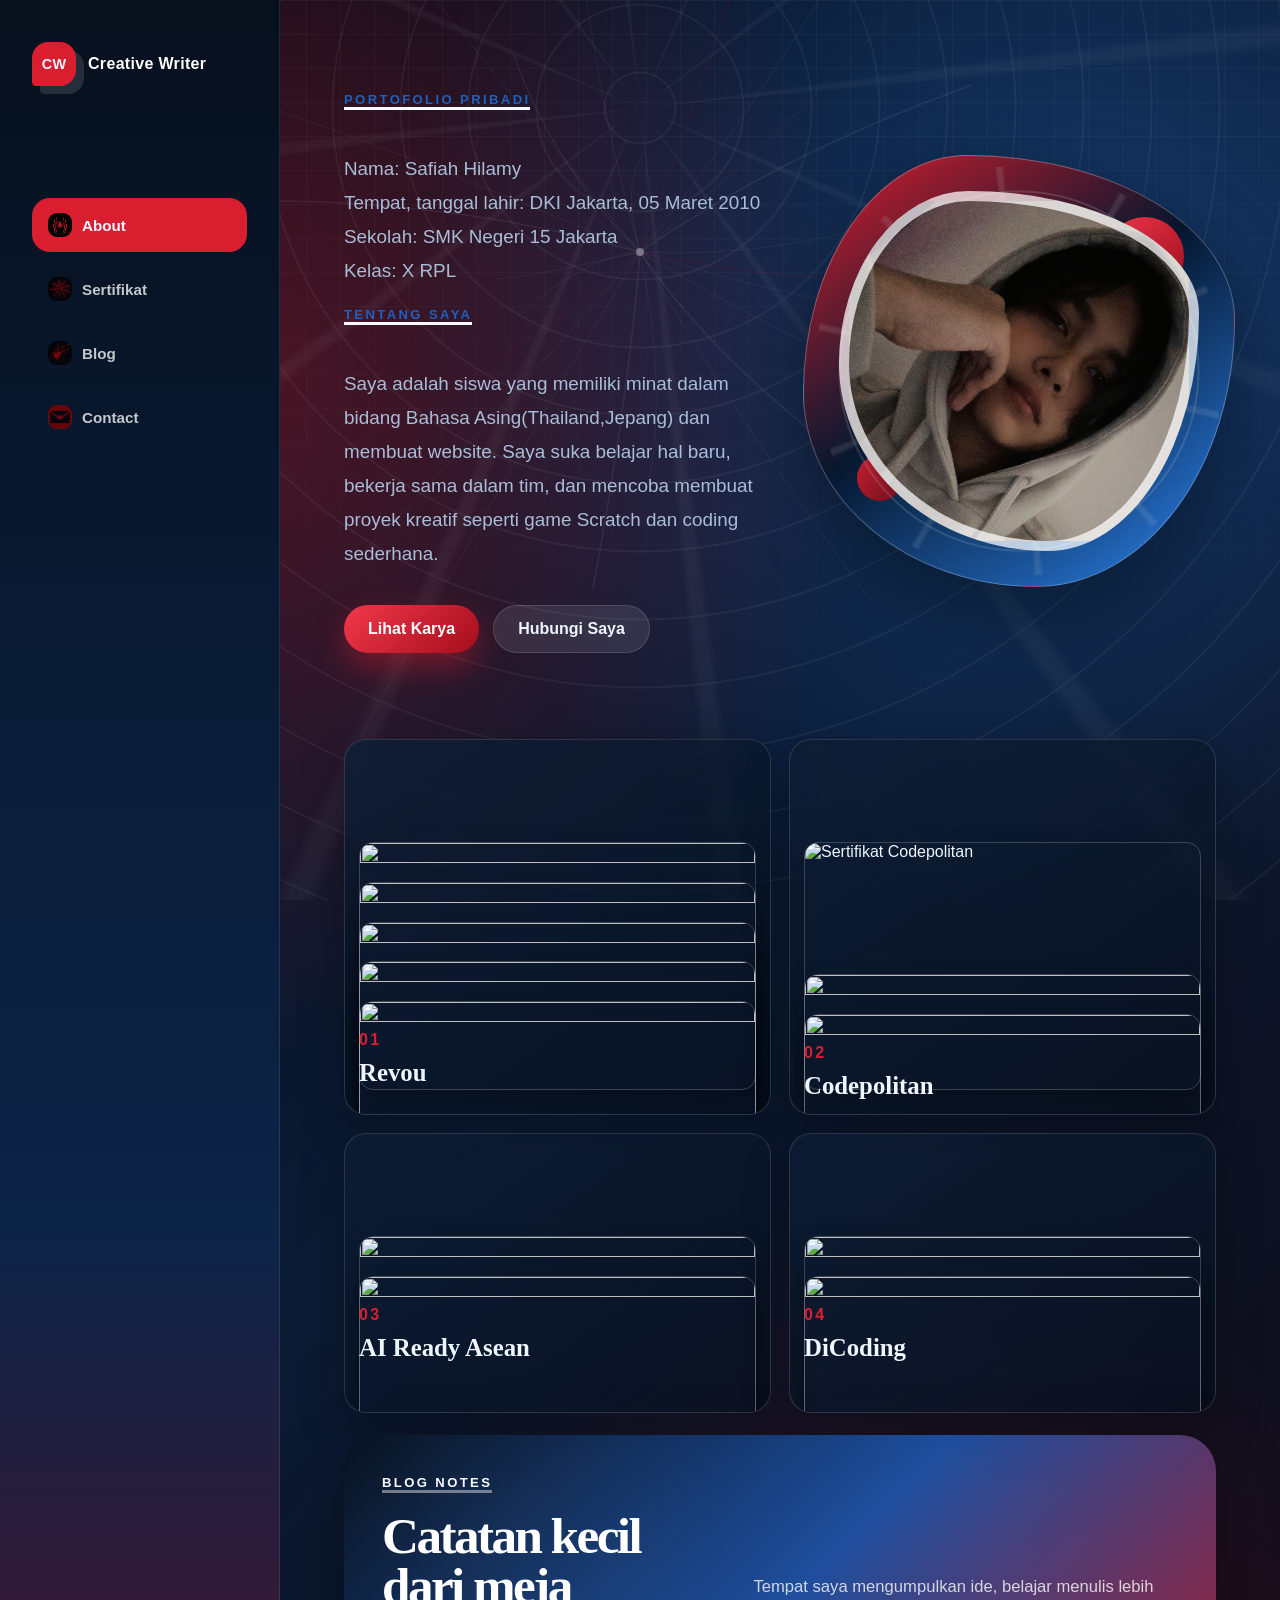
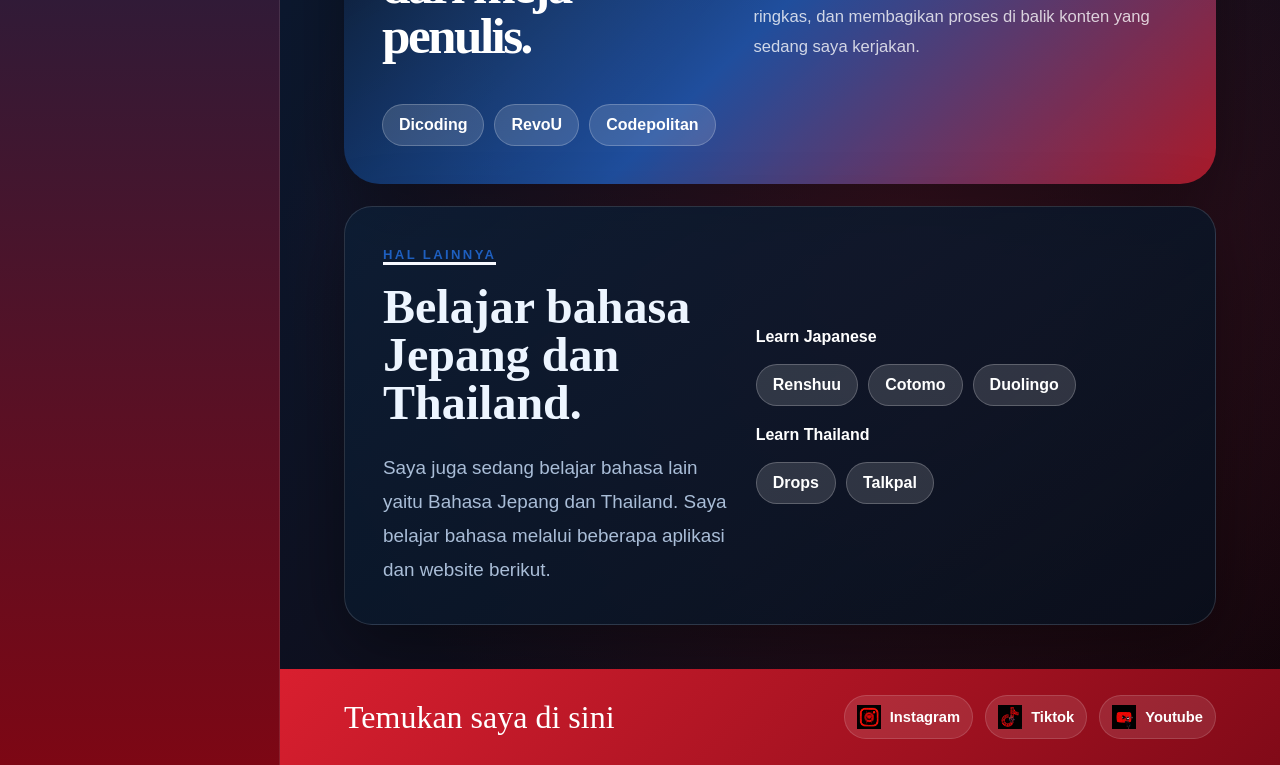
==== commit 432eacad: "Update image paths to use parent directory" ====
--- a/index.html
+++ b/index.html
@@ -56,11 +56,11 @@
           <article>
             <nav>
               <ul>
-                <li><img class="certificate-image" src="/sertifikat/revou.jpeg"></li>
-                <li><img class="certificate-image" src="/sertifikat/revou1.jpeg"></li>
-                <li><img class="certificate-image" src="/sertifikat/revou2.jpeg"></li>
-                <li><img class="certificate-image" src="/sertifikat/revou4.jpeg"></li>
-                <li><img class="certificate-image" src="/sertifikat/revou3.jpeg"></li>
+                <li><img class="certificate-image" src="/sertifikat/../revou.jpeg"></li>
+                <li><img class="certificate-image" src="/sertifikat/../revou1.jpeg"></li>
+                <li><img class="certificate-image" src="/sertifikat/../revou2.jpeg"></li>
+                <li><img class="certificate-image" src="/sertifikat/../revou4.jpeg"></li>
+                <li><img class="certificate-image" src="/sertifikat/../revou3.jpeg"></li>
               </ul>
             </nav>
             <span>01</span>
@@ -69,9 +69,9 @@
           <article>
           <nav>
             <ul>
-             <li><img class="certificate-image" src="/sertifikat/codepoli.jpeg" alt="Sertifikat Codepolitan" /></li>
-             <li><img class="certificate-image" src="/sertifikat/codepoli1.jpeg"></li>
-             <li><img class="certificate-image" src="/sertifikat/codepoli2.jpeg"></li>
+             <li><img class="certificate-image" src="/sertifikat/../codepoli.jpeg" alt="Sertifikat Codepolitan" /></li>
+             <li><img class="certificate-image" src="/sertifikat/../codepoli1.jpeg"></li>
+             <li><img class="certificate-image" src="/sertifikat/../codepoli2.jpeg"></li>
             </ul>
           </nav>
             <span>02</span>
@@ -80,8 +80,8 @@
           <article>
             <nav>
               <ul>
-                <li><img class="certificate-image" src="/sertifikat/ai1.jpeg"></li>
-                <li><img class="certificate-image" src="/sertifikat/ai2.jpeg"></li>
+                <li><img class="certificate-image" src="/sertifikat/../ai1.jpeg"></li>
+                <li><img class="certificate-image" src="/sertifikat/../ai2.jpeg"></li>
               </ul>
             </nav>
             <span>03</span>
@@ -90,8 +90,8 @@
           <article>
             <nav>
               <ul>
-                <li><img class="certificate-image" src="/sertifikat/dico.jpeg"></li>
-                <li><img class="certificate-image" src="/sertifikat/dico1.jpeg"></li>
+                <li><img class="certificate-image" src="/sertifikat/../dico.jpeg"></li>
+                <li><img class="certificate-image" src="/sertifikat/../dico1.jpeg"></li>
               </ul>
             </nav>
             <span>04</span>
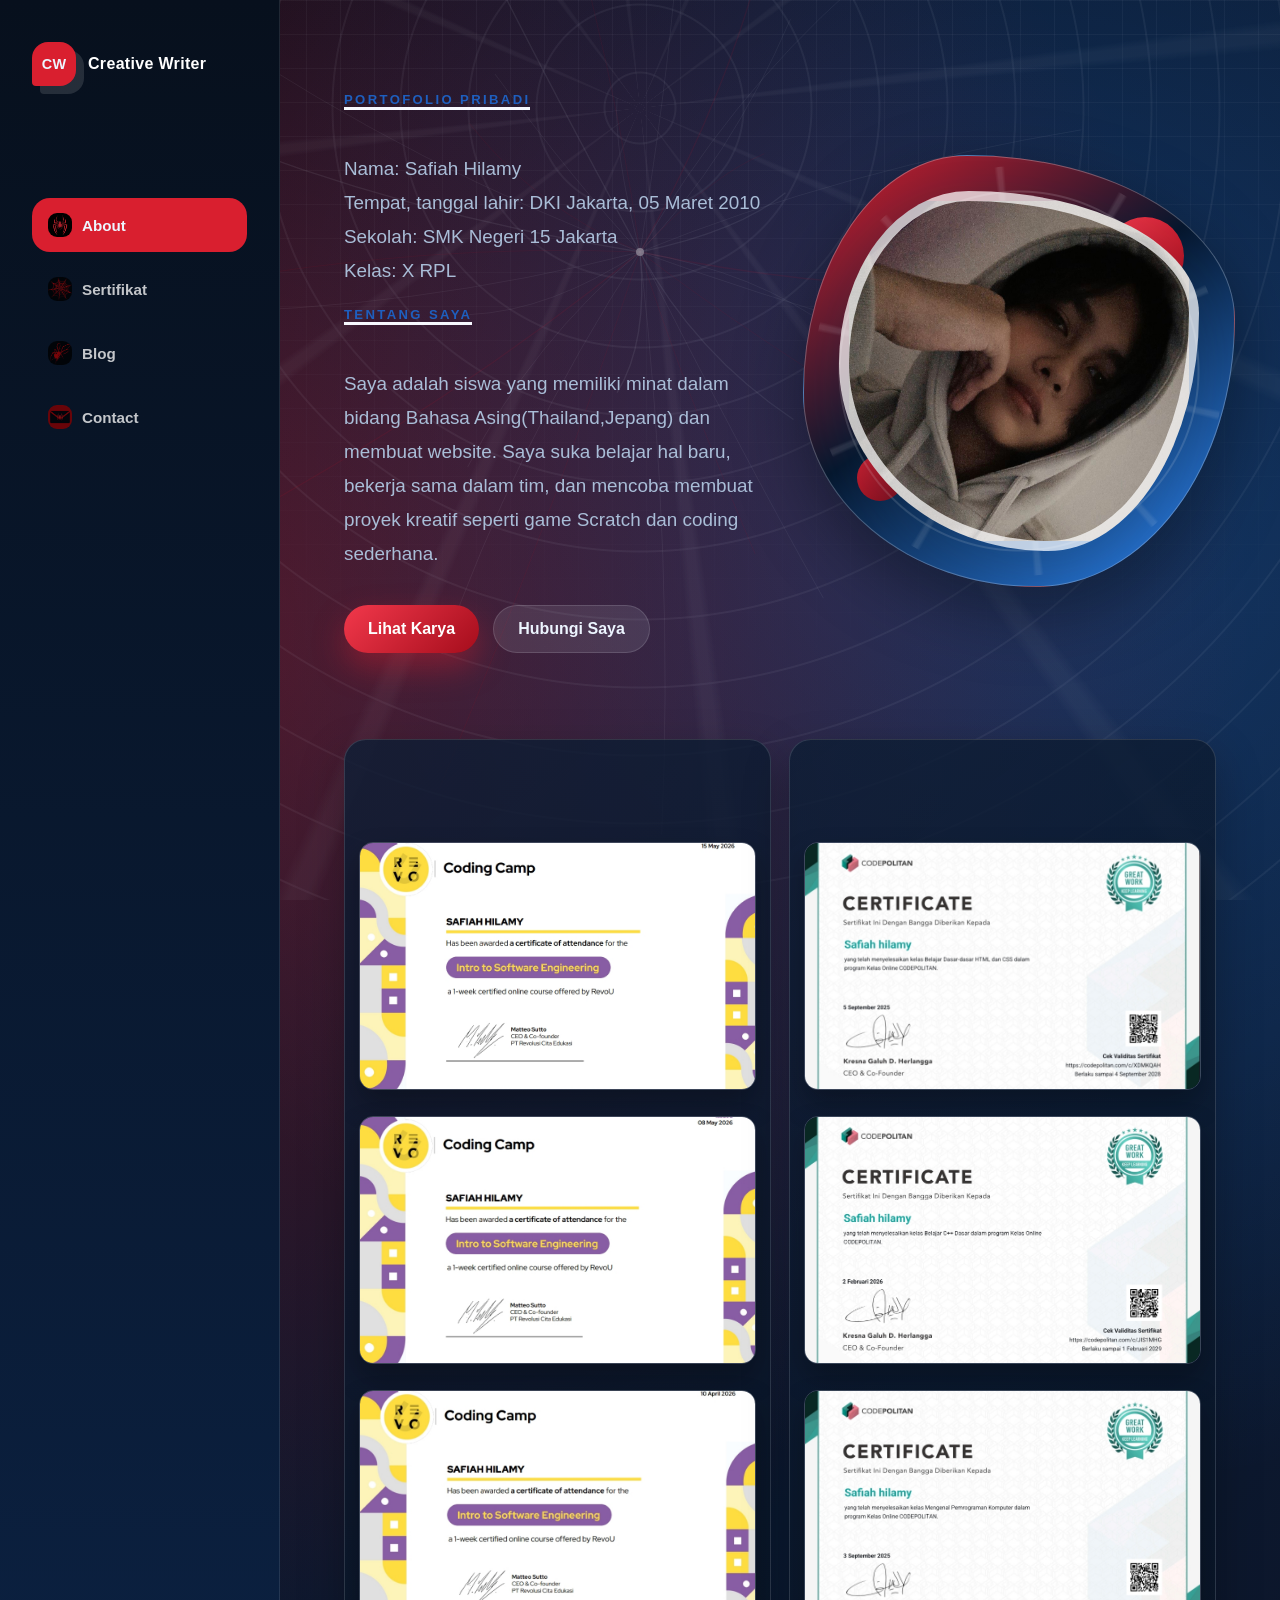
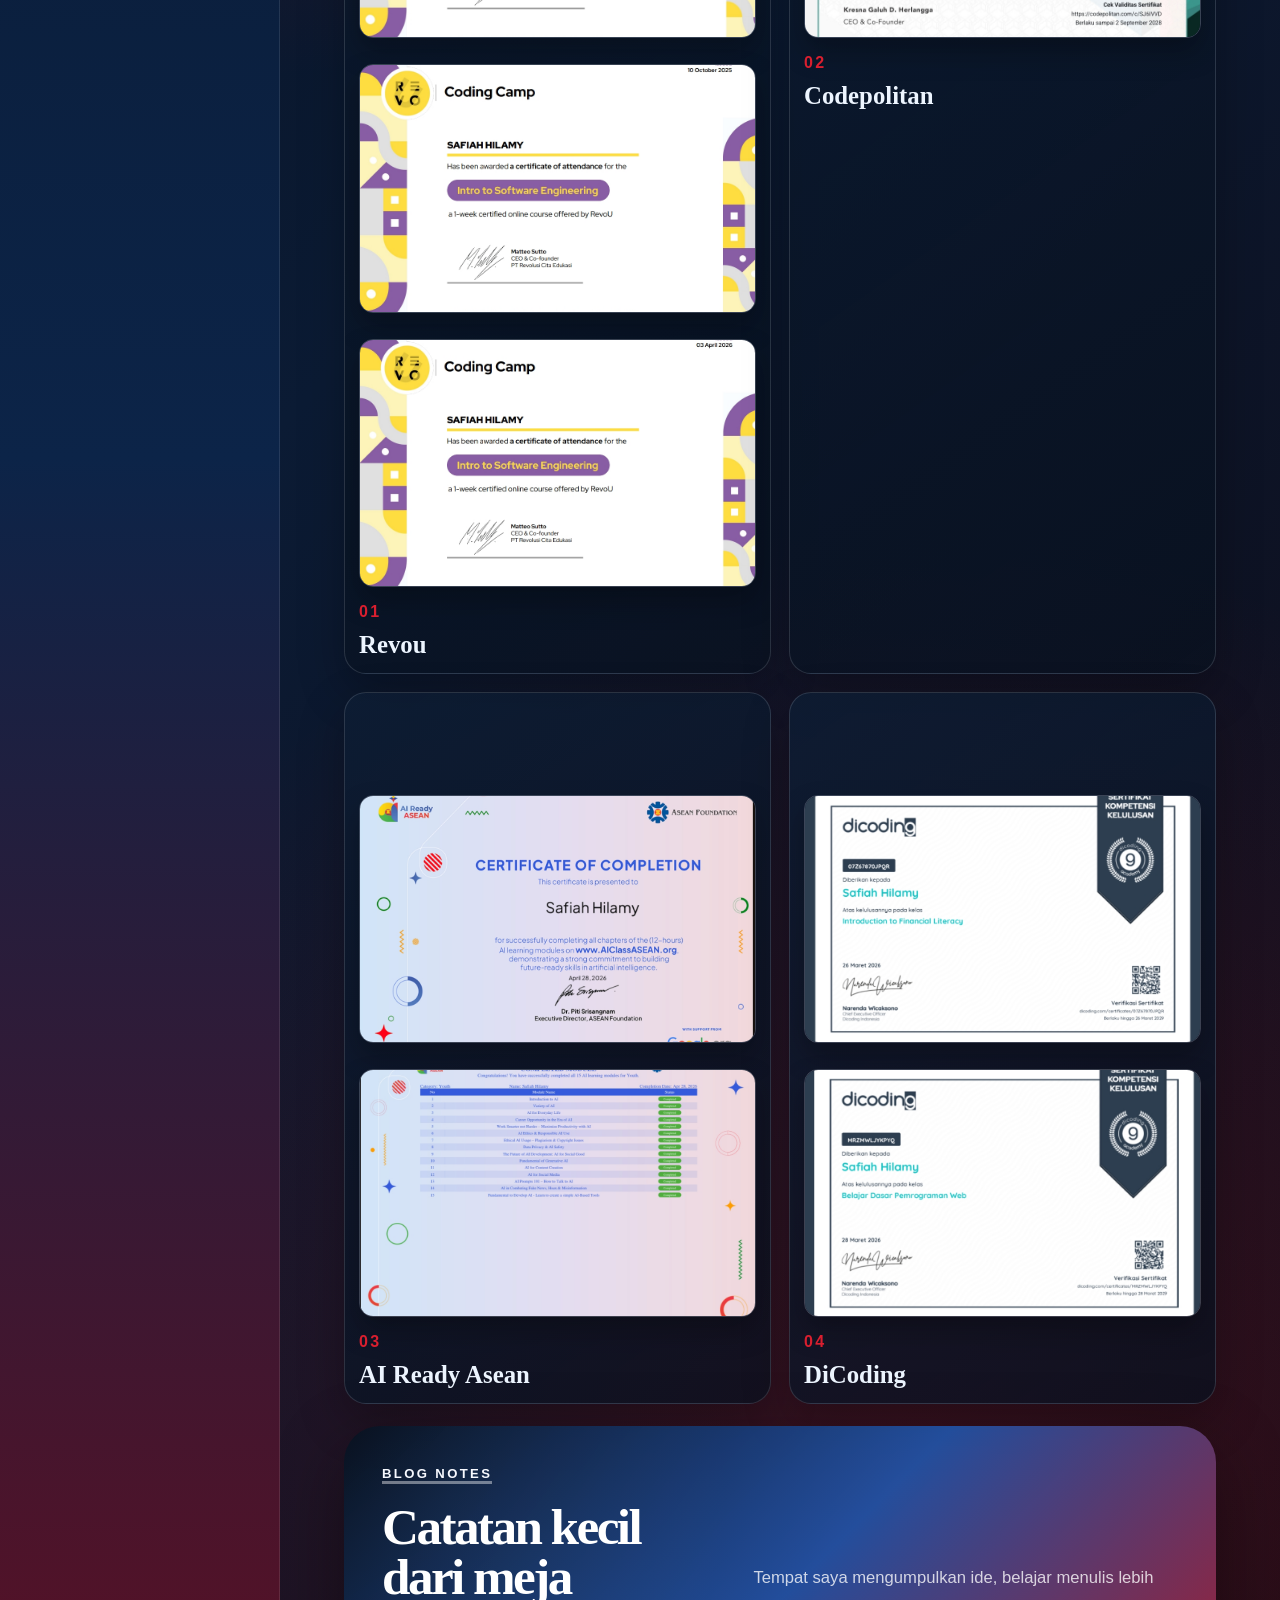
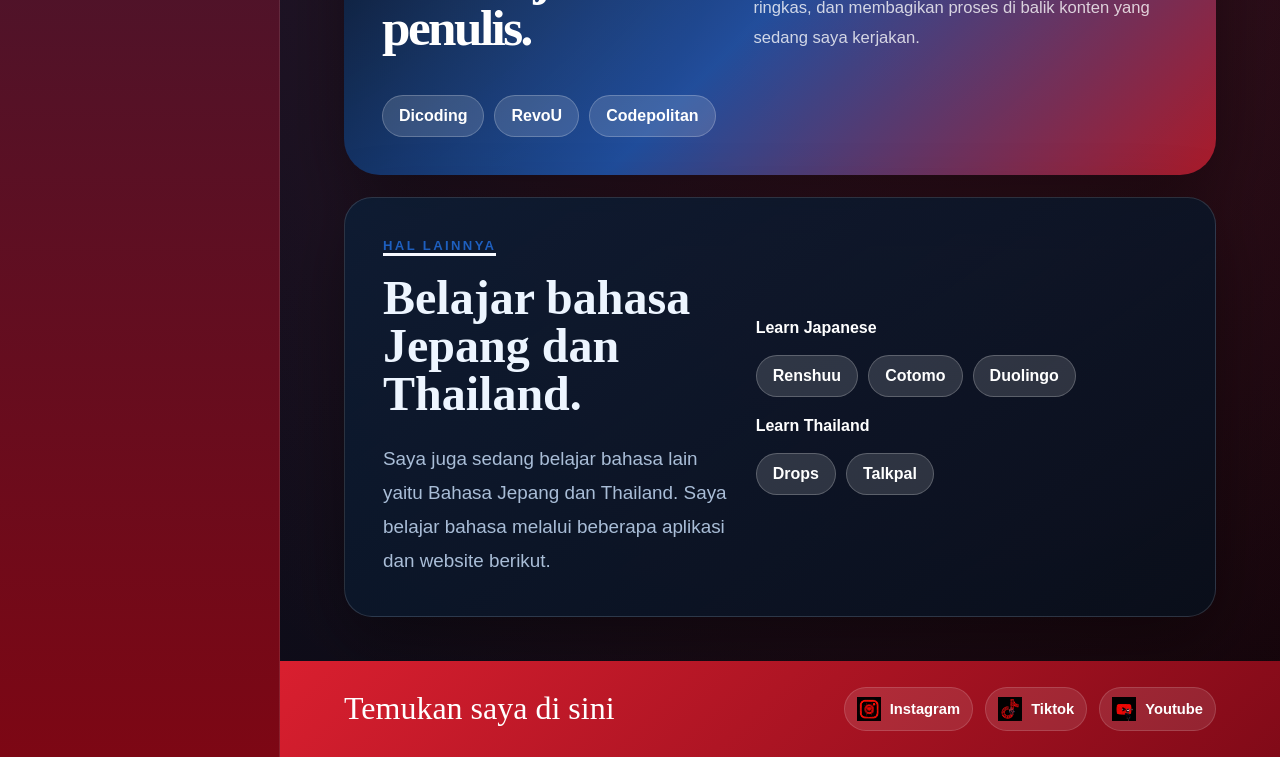
==== commit bb3e0612: "Update index.html" ====
--- a/index.html
+++ b/index.html
@@ -56,11 +56,11 @@
           <article>
             <nav>
               <ul>
-                <li><img class="certificate-image" src="/sertifikat/../revou.jpeg"></li>
-                <li><img class="certificate-image" src="/sertifikat/../revou1.jpeg"></li>
-                <li><img class="certificate-image" src="/sertifikat/../revou2.jpeg"></li>
-                <li><img class="certificate-image" src="/sertifikat/../revou4.jpeg"></li>
-                <li><img class="certificate-image" src="/sertifikat/../revou3.jpeg"></li>
+                <li><img class="certificate-image" src="revou.jpeg"></li>
+                <li><img class="certificate-image" src="revou1.jpeg"></li>
+                <li><img class="certificate-image" src="revou2.jpeg"></li>
+                <li><img class="certificate-image" src="revou4.jpeg"></li>
+                <li><img class="certificate-image" src="revou3.jpeg"></li>
               </ul>
             </nav>
             <span>01</span>
@@ -69,9 +69,9 @@
           <article>
           <nav>
             <ul>
-             <li><img class="certificate-image" src="/sertifikat/../codepoli.jpeg" alt="Sertifikat Codepolitan" /></li>
-             <li><img class="certificate-image" src="/sertifikat/../codepoli1.jpeg"></li>
-             <li><img class="certificate-image" src="/sertifikat/../codepoli2.jpeg"></li>
+             <li><img class="certificate-image" src="codepoli.jpeg" alt="Sertifikat Codepolitan" /></li>
+             <li><img class="certificate-image" src="codepoli1.jpeg"></li>
+             <li><img class="certificate-image" src="codepoli2.jpeg"></li>
             </ul>
           </nav>
             <span>02</span>
@@ -80,8 +80,8 @@
           <article>
             <nav>
               <ul>
-                <li><img class="certificate-image" src="/sertifikat/../ai1.jpeg"></li>
-                <li><img class="certificate-image" src="/sertifikat/../ai2.jpeg"></li>
+                <li><img class="certificate-image" src="ai1.jpeg"></li>
+                <li><img class="certificate-image" src="ai2.jpeg"></li>
               </ul>
             </nav>
             <span>03</span>
@@ -90,8 +90,8 @@
           <article>
             <nav>
               <ul>
-                <li><img class="certificate-image" src="/sertifikat/../dico.jpeg"></li>
-                <li><img class="certificate-image" src="/sertifikat/../dico1.jpeg"></li>
+                <li><img class="certificate-image" src="dico.jpeg"></li>
+                <li><img class="certificate-image" src="dico1.jpeg"></li>
               </ul>
             </nav>
             <span>04</span>
--- a/style.css
+++ b/style.css
@@ -184,19 +184,19 @@
 }
 
 .nav-about::before {
-  background-image: url("/image/4503668373191910.jpg");
+  background-image: url("4503668373191910.jpg");
 }
 
 .nav-portfolio::before {
-  background-image: url("/image/8373949303429983.jpg");
+  background-image: url("8373949303429983.jpg");
 }
 
 .nav-blog::before {
-  background-image: url("/image/664492120067474286.jpg");
+  background-image: url("664492120067474286.jpg");
 }
 
 .nav-contact::before {
-  background-image: url("/image/download\ \(13\).jpg");
+  background-image: url("download\ \(13\).jpg");
 }
 
 nav a:hover {
@@ -331,7 +331,7 @@
 .hero-image {
   width: min(72vw, 360px);
   aspect-ratio: 1;
-  background-image: url("/image/me.jpeg");
+  background-image: url("me.jpeg");
   background-size: cover;
   background-position: center;
   background-repeat: no-repeat;
@@ -617,15 +617,15 @@
 }
 
 .instagram-icon {
-  background-image: url("/image/Instagram.jpg");
+  background-image: url("Instagram.jpg");
 }
 
 .Tiktok-icon {
-  background-image: url("/image/TikTok.jpg");
+  background-image: url("TikTok.jpg");
 }
 
 .Youtube-icon {
-  background-image: url("/image/Youtube.jpg");
+  background-image: url("Youtube.jpg");
 }
 
 @keyframes float {
